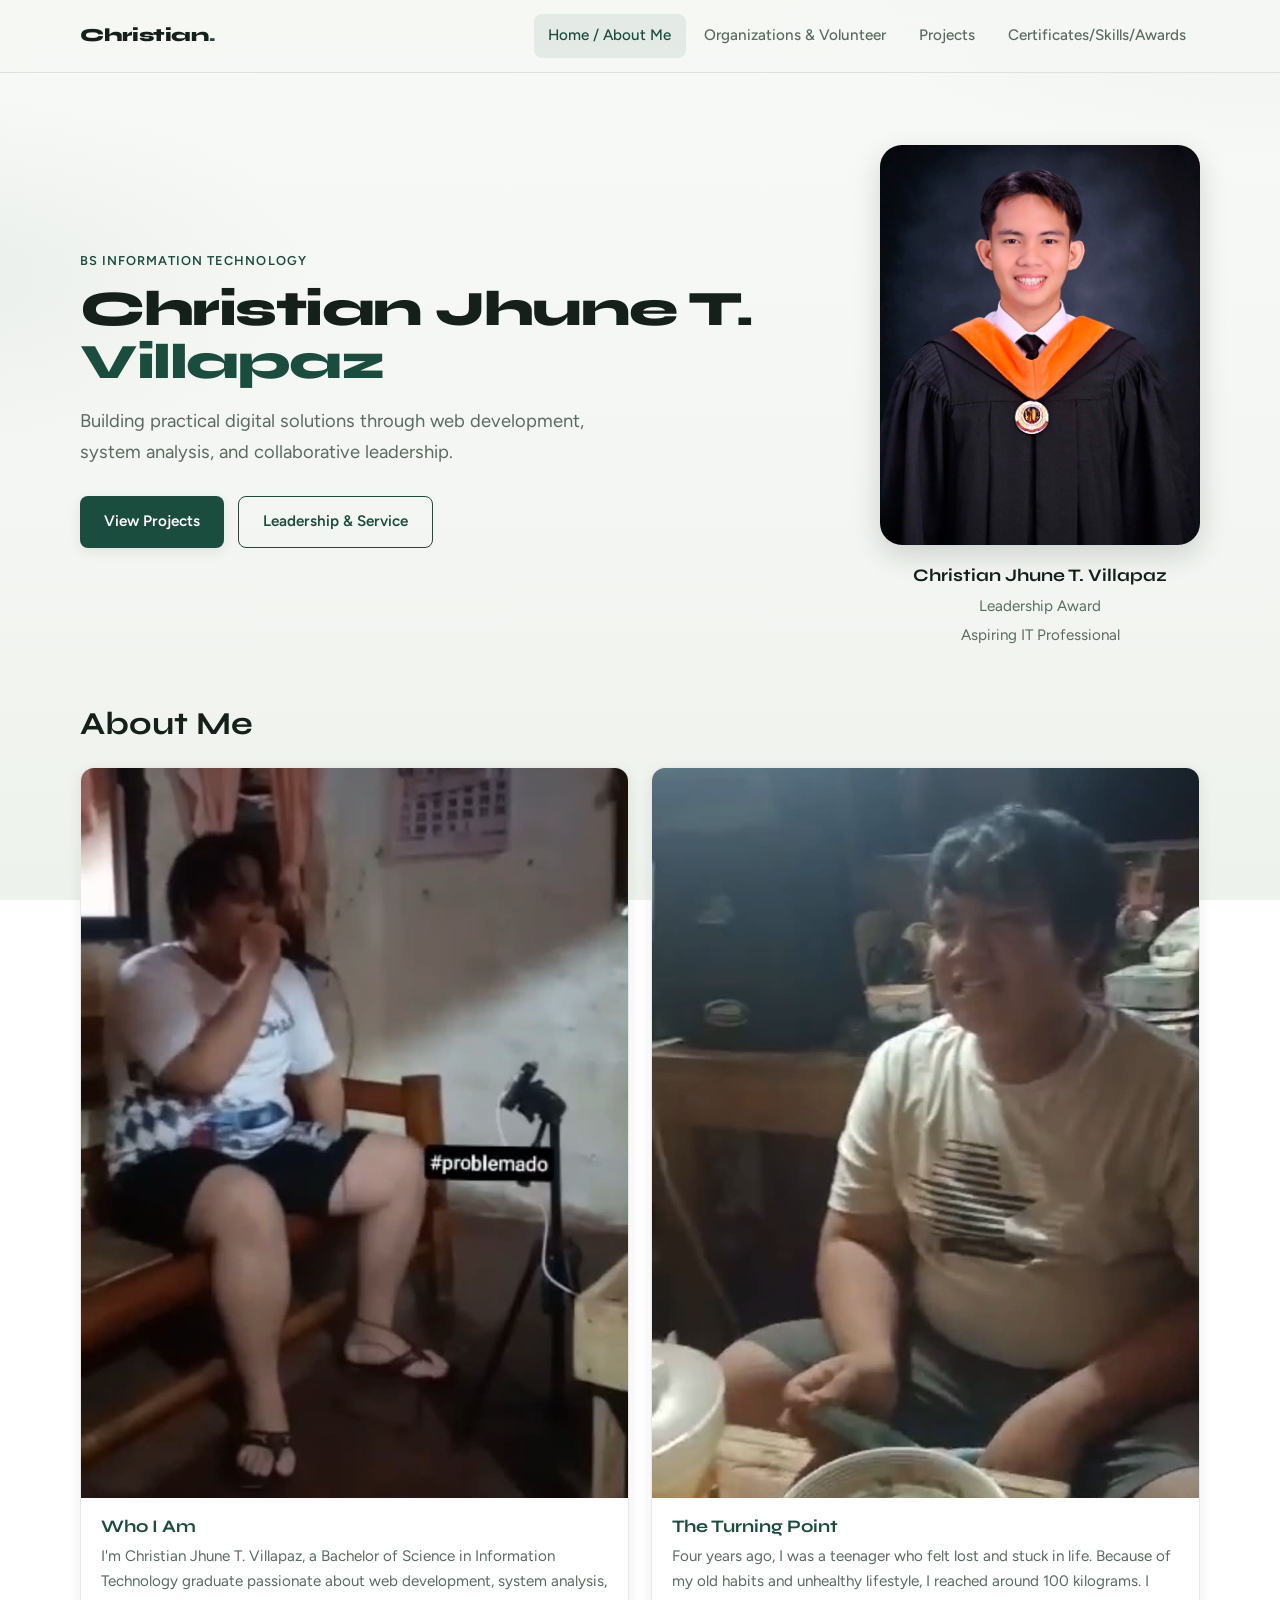
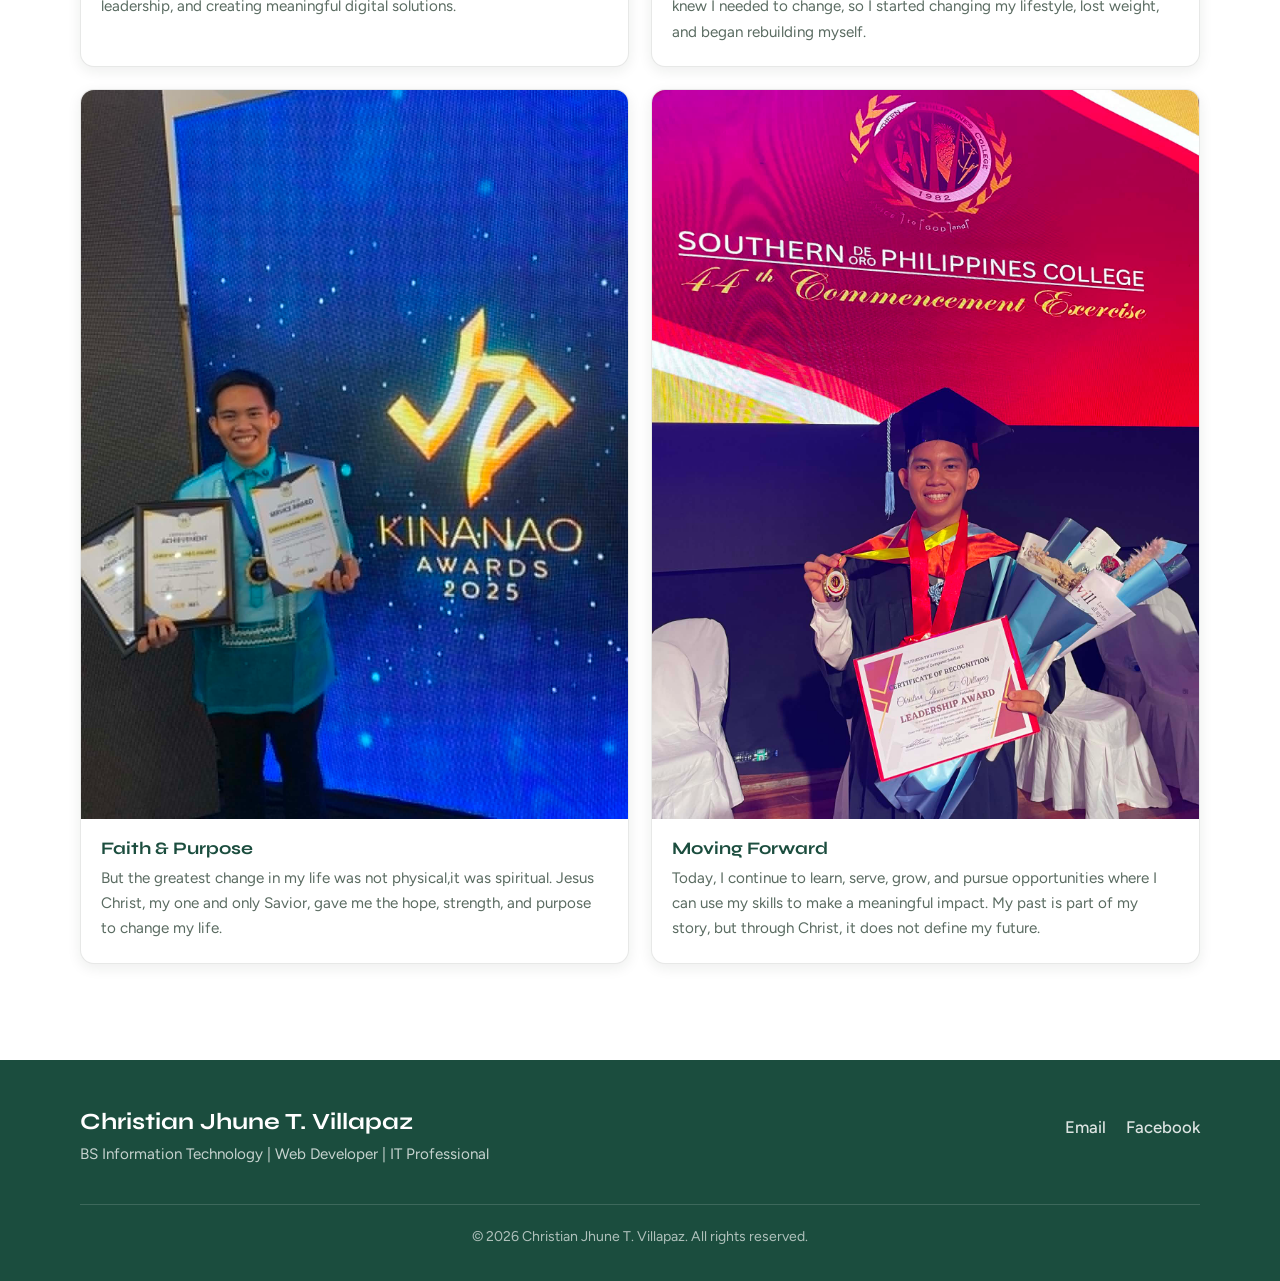
==== index.html @ 9e4fbf47 "Initial portfolio website for Christian Jhune T. Villapaz. Co-authored-by: Cursor <cursoragent@curso" ====
<!DOCTYPE html>
<html lang="en">
<head>
  <meta charset="UTF-8">
  <meta name="viewport" content="width=device-width, initial-scale=1.0">
  <meta name="description" content="Personal portfolio of Christian Jhune T. Villapaz — BS Information Technology graduate, web developer, and aspiring IT professional.">
  <title>Christian Jhune T. Villapaz | Portfolio</title>
  <link rel="stylesheet" href="css/style.css?v=4">
</head>
<body>
  <!-- Header -->
  <header class="site-header">
    <div class="container nav">
      <a class="logo" href="index.html">Christian<span>.</span></a>
      <button class="nav-toggle" type="button" aria-label="Open menu" aria-expanded="false" aria-controls="primary-nav">
        <span></span>
        <span></span>
        <span></span>
      </button>
      <nav id="primary-nav" class="nav-links" aria-label="Primary">
        <a href="index.html">Home / About Me</a>
        <a href="organizations.html">Organizations &amp; Volunteer</a>
        <a href="projects.html">Projects</a>
        <a href="certificates.html">Certificates/Skills/Awards</a>
      </nav>
    </div>
  </header>

  <main>
    <!-- Hero / Introduction -->
    <section class="hero" id="about">
      <div class="container">
        <!-- Text left + profile photo right (red box area) -->
        <div class="hero-top">
          <div class="hero-intro reveal">
            <p class="eyebrow">BS Information Technology</p>
            <h1 class="brand-name">Christian Jhune T. <span class="accent">Villapaz</span></h1>
            <p class="hero-tagline">
              Building practical digital solutions through web development, system analysis, and collaborative leadership.
            </p>
            <div class="hero-actions">
              <a class="btn btn-primary" href="projects.html">View Projects</a>
              <a class="btn btn-outline" href="organizations.html">Leadership &amp; Service</a>
            </div>
          </div>

          <aside class="hero-profile reveal reveal-delay-1">
            <div class="profile-frame">
              <img src="images/profile.jpg" alt="Formal professional portrait of Christian Jhune T. Villapaz" width="800" height="1000">
            </div>
            <div class="profile-caption">
              <strong>Christian Jhune T. Villapaz</strong>
              <span>Leadership Award</span><br>
              <span>Aspiring IT Professional</span>
            </div>
          </aside>
        </div>

        <!-- Four story photos with descriptions -->
        <div class="story-section reveal">
          <h2 class="story-heading">About Me</h2>
          <div class="about-gallery" aria-label="Personal story through photos">
            <figure class="story-card">
              <div class="story-media">
                <img class="pos-top" src="images/About1.jpg" alt="Christian during an earlier chapter of his journey" width="800" height="1000" loading="eager">
              </div>
              <figcaption>
                <h3>Who I Am</h3>
                <p>I'm Christian Jhune T. Villapaz, a Bachelor of Science in Information Technology graduate passionate about web development, system analysis, leadership, and creating meaningful digital solutions.</p>
              </figcaption>
            </figure>

            <figure class="story-card">
              <div class="story-media">
                <img class="pos-face" src="images/About2.jpg" alt="Christian rebuilding his lifestyle and health" width="800" height="1000" loading="lazy">
              </div>
              <figcaption>
                <h3>The Turning Point</h3>
                <p>Four years ago, I was a teenager who felt lost and stuck in life. Because of my old habits and unhealthy lifestyle, I reached around 100 kilograms. I knew I needed to change, so I started changing my lifestyle, lost weight, and began rebuilding myself.</p>
              </figcaption>
            </figure>

            <figure class="story-card">
              <div class="story-media">
                <img class="pos-center" src="images/About3.jpg" alt="Christian finding strength and purpose through faith" width="800" height="1000" loading="lazy">
              </div>
              <figcaption>
                <h3>Faith &amp; Purpose</h3>
                <p>But the greatest change in my life was not physical,it was spiritual. Jesus Christ, my one and only Savior, gave me the hope, strength, and purpose to change my life.</p>
              </figcaption>
            </figure>

            <figure class="story-card">
              <div class="story-media">
                <img class="pos-diploma" src="images/About4.jpg" alt="Christian at graduation holding his Leadership Award certificate" width="800" height="1000" loading="lazy">
              </div>
              <figcaption>
                <h3>Moving Forward</h3>
                <p>Today, I continue to learn, serve, grow, and pursue opportunities where I can use my skills to make a meaningful impact. My past is part of my story, but through Christ, it does not define my future.</p>
              </figcaption>
            </figure>
          </div>
        </div>
      </div>
    </section>
  </main>

  <!-- Footer -->
  <footer class="site-footer">
    <div class="container footer-inner">
      <div class="footer-brand">
        <h2>Christian Jhune T. Villapaz</h2>
        <p>BS Information Technology | Web Developer | IT Professional</p>
      </div>
      <div class="footer-links">
        <a href="mailto:villapazchristianjhune@gmail.com">Email</a>
        <a href="https://web.facebook.com/christian.villapaz.5" target="_blank" rel="noopener noreferrer">Facebook</a>
      </div>
    </div>
    <div class="container footer-bottom">
      <p>&copy; <span id="year"></span> Christian Jhune T. Villapaz. All rights reserved.</p>
    </div>
  </footer>

  <!-- Back to top -->
  <button class="back-to-top" type="button" aria-label="Back to top">&uarr;</button>

  <!-- Shared lightbox (available if needed on this page) -->
  <div id="lightbox" class="lightbox" aria-hidden="true" role="dialog" aria-label="Image preview">
    <div class="lightbox-content">
      <button class="lightbox-close" type="button" aria-label="Close preview">&times;</button>
      <img class="lightbox-image" alt="">
      <p class="lightbox-caption"></p>
    </div>
  </div>

  <script src="js/script.js"></script>
  <script>
    document.getElementById("year").textContent = new Date().getFullYear();
  </script>
</body>
</html>
---- css/style.css ----
/* =========================================================
   Christian Jhune T. Villapaz — Portfolio Styles
   Minimal, professional, responsive
   ========================================================= */

/* ---------- Google Fonts ---------- */
@import url("https://fonts.googleapis.com/css2?family=Figtree:wght@400;500;600;700&family=Syne:wght@600;700;800&display=swap");

/* ---------- CSS Variables ---------- */
:root {
  --color-bg: #f5f7f4;
  --color-bg-alt: #eef2ec;
  --color-surface: #ffffff;
  --color-text: #15201a;
  --color-muted: #5a6b61;
  --color-accent: #1b4d3e;
  --color-accent-hover: #14382d;
  --color-accent-soft: rgba(27, 77, 62, 0.08);
  --color-border: rgba(21, 32, 26, 0.1);
  --color-shadow: rgba(21, 32, 26, 0.08);
  --color-shadow-strong: rgba(21, 32, 26, 0.16);

  --font-display: "Syne", sans-serif;
  --font-body: "Figtree", sans-serif;

  --radius-sm: 8px;
  --radius-md: 14px;
  --radius-lg: 22px;
  --radius-full: 50%;

  --shadow-sm: 0 4px 14px var(--color-shadow);
  --shadow-md: 0 10px 28px var(--color-shadow-strong);

  --container: 1120px;
  --nav-height: 72px;
  --transition: 0.28s ease;
}

/* ---------- Reset & Base ---------- */
*,
*::before,
*::after {
  box-sizing: border-box;
  margin: 0;
  padding: 0;
}

html {
  scroll-behavior: smooth;
}

body {
  font-family: var(--font-body);
  font-size: 1.05rem;
  line-height: 1.7;
  color: var(--color-text);
  background:
    radial-gradient(ellipse 80% 50% at 100% -10%, rgba(27, 77, 62, 0.07), transparent 55%),
    radial-gradient(ellipse 60% 40% at -5% 30%, rgba(27, 77, 62, 0.05), transparent 50%),
    linear-gradient(180deg, #f8faf7 0%, var(--color-bg) 40%, var(--color-bg-alt) 100%);
  background-attachment: fixed;
  min-height: 100vh;
  overflow-x: hidden;
}

img {
  max-width: 100%;
  height: auto;
  display: block;
}

a {
  color: var(--color-accent);
  text-decoration: none;
  transition: color var(--transition), opacity var(--transition);
}

a:hover {
  color: var(--color-accent-hover);
}

ul {
  list-style: none;
}

button {
  font-family: inherit;
  cursor: pointer;
  border: none;
  background: none;
}

h1,
h2,
h3,
h4 {
  font-family: var(--font-display);
  line-height: 1.2;
  font-weight: 700;
  color: var(--color-text);
}

/* ---------- Utilities ---------- */
.container {
  width: min(100% - 2.5rem, var(--container));
  margin-inline: auto;
}

.section {
  padding: 5rem 0;
}

.section-header {
  max-width: 640px;
  margin-bottom: 2.75rem;
}

.section-header h2 {
  font-size: clamp(1.85rem, 3.5vw, 2.5rem);
  margin-bottom: 0.75rem;
}

.section-header p {
  color: var(--color-muted);
  font-size: 1.05rem;
}

.eyebrow {
  display: inline-block;
  font-family: var(--font-body);
  font-size: 0.8rem;
  font-weight: 600;
  letter-spacing: 0.08em;
  text-transform: uppercase;
  color: var(--color-accent);
  margin-bottom: 0.65rem;
}

.btn {
  display: inline-flex;
  align-items: center;
  justify-content: center;
  gap: 0.4rem;
  min-height: 48px;
  padding: 0.75rem 1.5rem;
  border-radius: var(--radius-sm);
  font-weight: 600;
  font-size: 0.95rem;
  transition: background var(--transition), color var(--transition),
    transform var(--transition), box-shadow var(--transition);
}

.btn-primary {
  background: var(--color-accent);
  color: #fff;
  box-shadow: var(--shadow-sm);
}

.btn-primary:hover {
  background: var(--color-accent-hover);
  color: #fff;
  transform: translateY(-2px);
  box-shadow: var(--shadow-md);
}

.btn-outline {
  border: 1.5px solid var(--color-accent);
  color: var(--color-accent);
  background: transparent;
}

.btn-outline:hover {
  background: var(--color-accent);
  color: #fff;
  transform: translateY(-2px);
}

.badge {
  display: inline-block;
  padding: 0.28rem 0.7rem;
  border-radius: var(--radius-sm);
  font-size: 0.78rem;
  font-weight: 600;
  background: var(--color-accent-soft);
  color: var(--color-accent);
}

.sr-only {
  position: absolute;
  width: 1px;
  height: 1px;
  padding: 0;
  margin: -1px;
  overflow: hidden;
  clip: rect(0, 0, 0, 0);
  border: 0;
}

/* ---------- Header / Navigation ---------- */
.site-header {
  position: sticky;
  top: 0;
  z-index: 1000;
  background: rgba(245, 247, 244, 0.88);
  backdrop-filter: blur(12px);
  border-bottom: 1px solid var(--color-border);
}

.nav {
  display: flex;
  align-items: center;
  justify-content: space-between;
  height: var(--nav-height);
  gap: 1rem;
}

.logo {
  font-family: var(--font-display);
  font-weight: 800;
  font-size: 1.15rem;
  color: var(--color-text);
  letter-spacing: -0.02em;
}

.logo span {
  color: var(--color-accent);
}

.nav-links {
  display: flex;
  align-items: center;
  gap: 0.25rem;
}

.nav-links a {
  position: relative;
  padding: 0.55rem 0.9rem;
  color: var(--color-muted);
  font-weight: 500;
  font-size: 0.95rem;
  border-radius: var(--radius-sm);
}

.nav-links a:hover,
.nav-links a.active {
  color: var(--color-accent);
  background: var(--color-accent-soft);
}

.nav-toggle {
  display: none;
  width: 44px;
  height: 44px;
  border-radius: var(--radius-sm);
  align-items: center;
  justify-content: center;
  flex-direction: column;
  gap: 5px;
  background: var(--color-surface);
  border: 1px solid var(--color-border);
}

.nav-toggle span {
  display: block;
  width: 20px;
  height: 2px;
  background: var(--color-text);
  border-radius: 2px;
  transition: transform var(--transition), opacity var(--transition);
}

.nav-toggle[aria-expanded="true"] span:nth-child(1) {
  transform: translateY(7px) rotate(45deg);
}

.nav-toggle[aria-expanded="true"] span:nth-child(2) {
  opacity: 0;
}

.nav-toggle[aria-expanded="true"] span:nth-child(3) {
  transform: translateY(-7px) rotate(-45deg);
}

/* ---------- Hero / About ---------- */
.hero {
  padding: 4.5rem 0 3rem;
}

/* Side-by-side: text left, profile right */
.hero-top {
  display: flex;
  flex-direction: row;
  flex-wrap: nowrap;
  align-items: center;
  justify-content: space-between;
  gap: 2.5rem;
  margin-bottom: 3.5rem;
}

.hero-intro {
  flex: 1 1 0;
  min-width: 0;
  max-width: none;
}

.brand-name {
  font-family: var(--font-display);
  font-size: clamp(2rem, 4.2vw, 3.1rem);
  font-weight: 800;
  letter-spacing: -0.03em;
  line-height: 1.08;
  margin-bottom: 1rem;
  color: var(--color-text);
}

.brand-name .accent {
  color: var(--color-accent);
}

.hero-tagline {
  font-size: clamp(1.05rem, 2vw, 1.15rem);
  color: var(--color-muted);
  max-width: 520px;
  margin-bottom: 1.75rem;
}

.hero-actions {
  display: flex;
  flex-wrap: wrap;
  gap: 0.85rem;
}

.hero-profile {
  flex: 0 0 320px;
  width: 320px;
  display: flex;
  flex-direction: column;
  align-items: center;
  justify-content: center;
}

.profile-frame {
  position: relative;
  width: 100%;
  max-width: 320px;
  border-radius: var(--radius-lg);
  overflow: hidden;
  box-shadow: var(--shadow-md);
  aspect-ratio: 4 / 5;
  background: var(--color-accent-soft);
}

.profile-frame img {
  width: 100%;
  height: 100%;
  object-fit: cover;
}

.profile-caption {
  margin-top: 1rem;
  text-align: center;
}

.profile-caption strong {
  display: block;
  font-family: var(--font-display);
  font-size: 1.1rem;
}

.profile-caption span {
  color: var(--color-muted);
  font-size: 0.95rem;
}

.story-section {
  margin-top: 0.5rem;
}

.story-heading {
  font-size: clamp(1.6rem, 3vw, 2rem);
  margin-bottom: 1.5rem;
}

.about-gallery {
  display: grid;
  grid-template-columns: 1fr 1fr;
  gap: 1.35rem;
}

.story-card {
  display: flex;
  flex-direction: column;
  overflow: hidden;
  border-radius: var(--radius-md);
  box-shadow: var(--shadow-sm);
  background: var(--color-surface);
  border: 1px solid var(--color-border);
  transition: transform var(--transition), box-shadow var(--transition);
}

.story-card:hover {
  transform: translateY(-4px);
  box-shadow: var(--shadow-md);
}

.story-media {
  /* Portrait frame so vertical photos show face + lower details */
  aspect-ratio: 3 / 4;
  overflow: hidden;
  background: var(--color-bg-alt);
}

.story-media img {
  width: 100%;
  height: 100%;
  object-fit: cover;
  transition: transform 0.45s ease;
}

/* Per-photo focus so faces / certificate stay visible */
.story-media img.pos-top {
  object-position: center 12%;
}

.story-media img.pos-face {
  object-position: center 18%;
}

.story-media img.pos-center {
  object-position: center 28%;
}

.story-media img.pos-diploma {
  /* Keep face and the certificate in frame */
  object-position: center 42%;
}

.story-card:hover .story-media img {
  transform: scale(1.05);
}

.story-card figcaption {
  padding: 1.15rem 1.25rem 1.35rem;
  display: flex;
  flex-direction: column;
  gap: 0.45rem;
  flex: 1;
}

.story-card figcaption h3 {
  font-size: 1.1rem;
  color: var(--color-accent);
}

.story-card figcaption p {
  color: var(--color-muted);
  font-size: 0.95rem;
  line-height: 1.65;
}

/* ---------- Page Banner (inner pages) ---------- */
.page-banner {
  padding: 3.5rem 0 1.5rem;
}

.page-banner h1 {
  font-size: clamp(2rem, 4.5vw, 3rem);
  margin-bottom: 0.75rem;
}

.page-banner p {
  color: var(--color-muted);
  max-width: 620px;
}

/* ---------- Organizations Gallery ---------- */
.org-gallery {
  display: grid;
  grid-template-columns: repeat(3, 1fr);
  gap: 1.35rem;
}

.org-item {
  background: var(--color-surface);
  border-radius: var(--radius-md);
  overflow: hidden;
  border: 1px solid var(--color-border);
  box-shadow: var(--shadow-sm);
  transition: transform var(--transition), box-shadow var(--transition);
  cursor: pointer;
}

.org-item:hover {
  transform: translateY(-4px);
  box-shadow: var(--shadow-md);
}

.org-item .thumb {
  aspect-ratio: 4 / 3;
  overflow: hidden;
  background: var(--color-bg-alt);
}

.org-item img {
  width: 100%;
  height: 100%;
  object-fit: cover;
  transition: transform 0.45s ease;
}

.org-item:hover img {
  transform: scale(1.05);
}

.org-item figcaption {
  padding: 0.9rem 1rem 1.1rem;
  font-size: 0.92rem;
  font-weight: 600;
  color: var(--color-text);
}

/* ---------- Projects ---------- */
.projects-grid {
  display: grid;
  grid-template-columns: repeat(2, 1fr);
  gap: 1.75rem;
}

.project-card {
  background: var(--color-surface);
  border-radius: var(--radius-md);
  overflow: hidden;
  border: 1px solid var(--color-border);
  box-shadow: var(--shadow-sm);
  transition: transform var(--transition), box-shadow var(--transition);
  display: flex;
  flex-direction: column;
}

.project-card:hover {
  transform: translateY(-5px);
  box-shadow: var(--shadow-md);
}

.project-media {
  aspect-ratio: 16 / 10;
  overflow: hidden;
  background: var(--color-bg-alt);
  cursor: pointer;
}

.project-media img {
  width: 100%;
  height: 100%;
  object-fit: cover;
  transition: transform 0.45s ease;
}

.project-card:hover .project-media img {
  transform: scale(1.05);
}

.project-body {
  padding: 1.4rem 1.5rem 1.6rem;
  display: flex;
  flex-direction: column;
  flex: 1;
  gap: 0.75rem;
}

.project-body h3 {
  font-size: 1.2rem;
}

.project-body p {
  color: var(--color-muted);
  font-size: 0.98rem;
  flex: 1;
}

.tech-list {
  display: flex;
  flex-wrap: wrap;
  gap: 0.45rem;
}

.project-actions {
  margin-top: 0.35rem;
}

/* ---------- Certificates ---------- */
.certificates-content {
  max-width: 860px;
}

.cred-block + .cred-block {
  margin-top: 3rem;
}

.cred-heading {
  font-size: clamp(1.4rem, 2.5vw, 1.75rem);
  margin-bottom: 1.15rem;
  color: var(--color-text);
}

.cred-list {
  display: grid;
  gap: 0.7rem;
}

.cred-list li {
  position: relative;
  padding: 0.95rem 1.15rem 0.95rem 2.35rem;
  background: var(--color-surface);
  border: 1px solid var(--color-border);
  border-radius: var(--radius-sm);
  box-shadow: var(--shadow-sm);
  color: var(--color-text);
  font-weight: 500;
  line-height: 1.5;
}

.cred-list li::before {
  content: "";
  position: absolute;
  left: 1rem;
  top: 1.3rem;
  width: 8px;
  height: 8px;
  border-radius: var(--radius-full);
  background: var(--color-accent);
}

.awards-list li {
  display: flex;
  flex-direction: column;
  gap: 0.2rem;
  padding-top: 0.95rem;
  padding-bottom: 0.95rem;
}

.awards-list li strong {
  font-weight: 600;
  color: var(--color-text);
}

.awards-list li span {
  display: block;
  font-weight: 400;
  font-size: 0.92rem;
  color: var(--color-muted);
}

.awards-list li::before {
  top: 1.25rem;
}

.certificates-content > p {
  color: var(--color-muted);
  margin-bottom: 1.1rem;
}

.cert-list {
  margin-top: 2rem;
  display: grid;
  gap: 0.85rem;
}

.cert-list li {
  display: flex;
  align-items: flex-start;
  gap: 0.85rem;
  padding: 1rem 1.15rem;
  background: var(--color-surface);
  border: 1px solid var(--color-border);
  border-radius: var(--radius-sm);
  box-shadow: var(--shadow-sm);
}

.cert-list .dot {
  flex-shrink: 0;
  width: 10px;
  height: 10px;
  margin-top: 0.45rem;
  border-radius: var(--radius-full);
  background: var(--color-accent);
}

.cert-list strong {
  display: block;
  font-weight: 600;
  margin-bottom: 0.15rem;
}

.cert-list span {
  color: var(--color-muted);
  font-size: 0.95rem;
}

/* ---------- Footer ---------- */
.site-footer {
  margin-top: 3rem;
  padding: 3rem 0 2rem;
  background: var(--color-accent);
  color: rgba(255, 255, 255, 0.88);
}

.footer-inner {
  display: flex;
  flex-wrap: wrap;
  justify-content: space-between;
  gap: 2rem;
  align-items: flex-start;
}

.footer-brand h2 {
  color: #fff;
  font-size: 1.45rem;
  margin-bottom: 0.4rem;
}

.footer-brand p {
  color: rgba(255, 255, 255, 0.75);
  font-size: 0.95rem;
}

.footer-links {
  display: flex;
  flex-wrap: wrap;
  gap: 0.65rem 1.25rem;
}

.footer-links a {
  color: rgba(255, 255, 255, 0.85);
  font-weight: 500;
  padding: 0.35rem 0;
  border-bottom: 1px solid transparent;
}

.footer-links a:hover {
  color: #fff;
  border-bottom-color: rgba(255, 255, 255, 0.5);
}

.footer-bottom {
  margin-top: 2.25rem;
  padding-top: 1.25rem;
  border-top: 1px solid rgba(255, 255, 255, 0.15);
  font-size: 0.88rem;
  color: rgba(255, 255, 255, 0.65);
  text-align: center;
}

/* ---------- Lightbox ---------- */
.lightbox {
  position: fixed;
  inset: 0;
  z-index: 2000;
  display: flex;
  align-items: center;
  justify-content: center;
  padding: 1.5rem;
  background: rgba(10, 18, 14, 0.82);
  opacity: 0;
  visibility: hidden;
  transition: opacity var(--transition), visibility var(--transition);
}

.lightbox.is-open {
  opacity: 1;
  visibility: visible;
}

.lightbox-content {
  position: relative;
  max-width: min(920px, 100%);
  max-height: 90vh;
  transform: scale(0.96);
  transition: transform var(--transition);
}

.lightbox.is-open .lightbox-content {
  transform: scale(1);
}

.lightbox-content img {
  max-height: 80vh;
  width: auto;
  max-width: 100%;
  margin-inline: auto;
  border-radius: var(--radius-md);
  box-shadow: var(--shadow-md);
}

.lightbox-caption {
  margin-top: 0.85rem;
  text-align: center;
  color: rgba(255, 255, 255, 0.9);
  font-weight: 500;
}

.lightbox-close {
  position: absolute;
  top: -2.5rem;
  right: 0;
  width: 40px;
  height: 40px;
  border-radius: var(--radius-sm);
  background: rgba(255, 255, 255, 0.12);
  color: #fff;
  font-size: 1.5rem;
  line-height: 1;
  display: grid;
  place-items: center;
  transition: background var(--transition);
}

.lightbox-close:hover {
  background: rgba(255, 255, 255, 0.22);
}

/* ---------- Back to Top ---------- */
.back-to-top {
  position: fixed;
  right: 1.25rem;
  bottom: 1.25rem;
  z-index: 900;
  width: 46px;
  height: 46px;
  border-radius: var(--radius-sm);
  background: var(--color-accent);
  color: #fff;
  font-size: 1.25rem;
  box-shadow: var(--shadow-md);
  opacity: 0;
  visibility: hidden;
  transform: translateY(10px);
  transition: opacity var(--transition), visibility var(--transition),
    transform var(--transition), background var(--transition);
}

.back-to-top.is-visible {
  opacity: 1;
  visibility: visible;
  transform: translateY(0);
}

.back-to-top:hover {
  background: var(--color-accent-hover);
}

/* ---------- Scroll Reveal ---------- */
.reveal {
  opacity: 0;
  transform: translateY(24px);
  transition: opacity 0.65s ease, transform 0.65s ease;
}

.reveal.is-visible {
  opacity: 1;
  transform: translateY(0);
}

.reveal-delay-1 {
  transition-delay: 0.1s;
}

.reveal-delay-2 {
  transition-delay: 0.2s;
}

.reveal-delay-3 {
  transition-delay: 0.3s;
}

/* ---------- Responsive: Laptop ---------- */
@media (max-width: 1199px) {
  .hero-top {
    gap: 2rem;
  }

  .org-gallery {
    grid-template-columns: repeat(3, 1fr);
  }
}

/* ---------- Responsive: Tablet ---------- */
@media (max-width: 991px) {
  .hero-top {
    gap: 1.5rem;
  }

  .hero-profile {
    flex: 0 0 260px;
    width: 260px;
  }

  .brand-name {
    font-size: clamp(1.85rem, 4vw, 2.4rem);
  }

  .org-gallery {
    grid-template-columns: repeat(2, 1fr);
  }

  .projects-grid {
    grid-template-columns: 1fr 1fr;
  }
}

/* ---------- Responsive: Mobile / small tablet ---------- */
@media (max-width: 767px) {
  :root {
    --nav-height: 64px;
  }

  .nav-toggle {
    display: flex;
  }

  .nav-links {
    position: absolute;
    top: var(--nav-height);
    left: 0;
    right: 0;
    flex-direction: column;
    align-items: stretch;
    gap: 0.25rem;
    padding: 1rem 1.25rem 1.25rem;
    background: rgba(245, 247, 244, 0.98);
    border-bottom: 1px solid var(--color-border);
    box-shadow: var(--shadow-sm);
    transform: translateY(-8px);
    opacity: 0;
    visibility: hidden;
    transition: opacity var(--transition), visibility var(--transition),
      transform var(--transition);
  }

  .nav-links.is-open {
    opacity: 1;
    visibility: visible;
    transform: translateY(0);
  }

  .nav-links a {
    padding: 0.85rem 1rem;
  }

  .hero {
    padding: 3rem 0 2rem;
  }

  .hero-top {
    flex-direction: column;
    text-align: center;
    margin-bottom: 2.5rem;
  }

  .hero-profile {
    order: -1;
    flex: none;
    width: 100%;
    max-width: 260px;
  }

  .hero-tagline {
    margin-inline: auto;
  }

  .hero-actions {
    justify-content: center;
  }

  .profile-frame {
    max-width: 260px;
    margin-inline: auto;
    border-radius: var(--radius-full);
    aspect-ratio: 1;
  }

  .about-gallery {
    grid-template-columns: 1fr;
  }

  .org-gallery {
    grid-template-columns: 1fr 1fr;
    gap: 1rem;
  }

  .projects-grid {
    grid-template-columns: 1fr;
  }

  .section {
    padding: 3.5rem 0;
  }

  .footer-inner {
    flex-direction: column;
    text-align: center;
  }

  .footer-links {
    justify-content: center;
  }

  .lightbox-close {
    top: -2.75rem;
  }
}

/* ---------- Extra small mobile ---------- */
@media (max-width: 480px) {
  .container {
    width: min(100% - 1.5rem, var(--container));
  }

  .about-gallery {
    grid-template-columns: 1fr;
  }

  .org-gallery {
    grid-template-columns: 1fr;
  }

  .hero-actions {
    flex-direction: column;
  }

  .hero-actions .btn {
    width: 100%;
  }
}

/* ---------- Reduced motion ---------- */
@media (prefers-reduced-motion: reduce) {
  html {
    scroll-behavior: auto;
  }

  *,
  *::before,
  *::after {
    animation-duration: 0.01ms !important;
    animation-iteration-count: 1 !important;
    transition-duration: 0.01ms !important;
  }

  .reveal {
    opacity: 1;
    transform: none;
  }
}
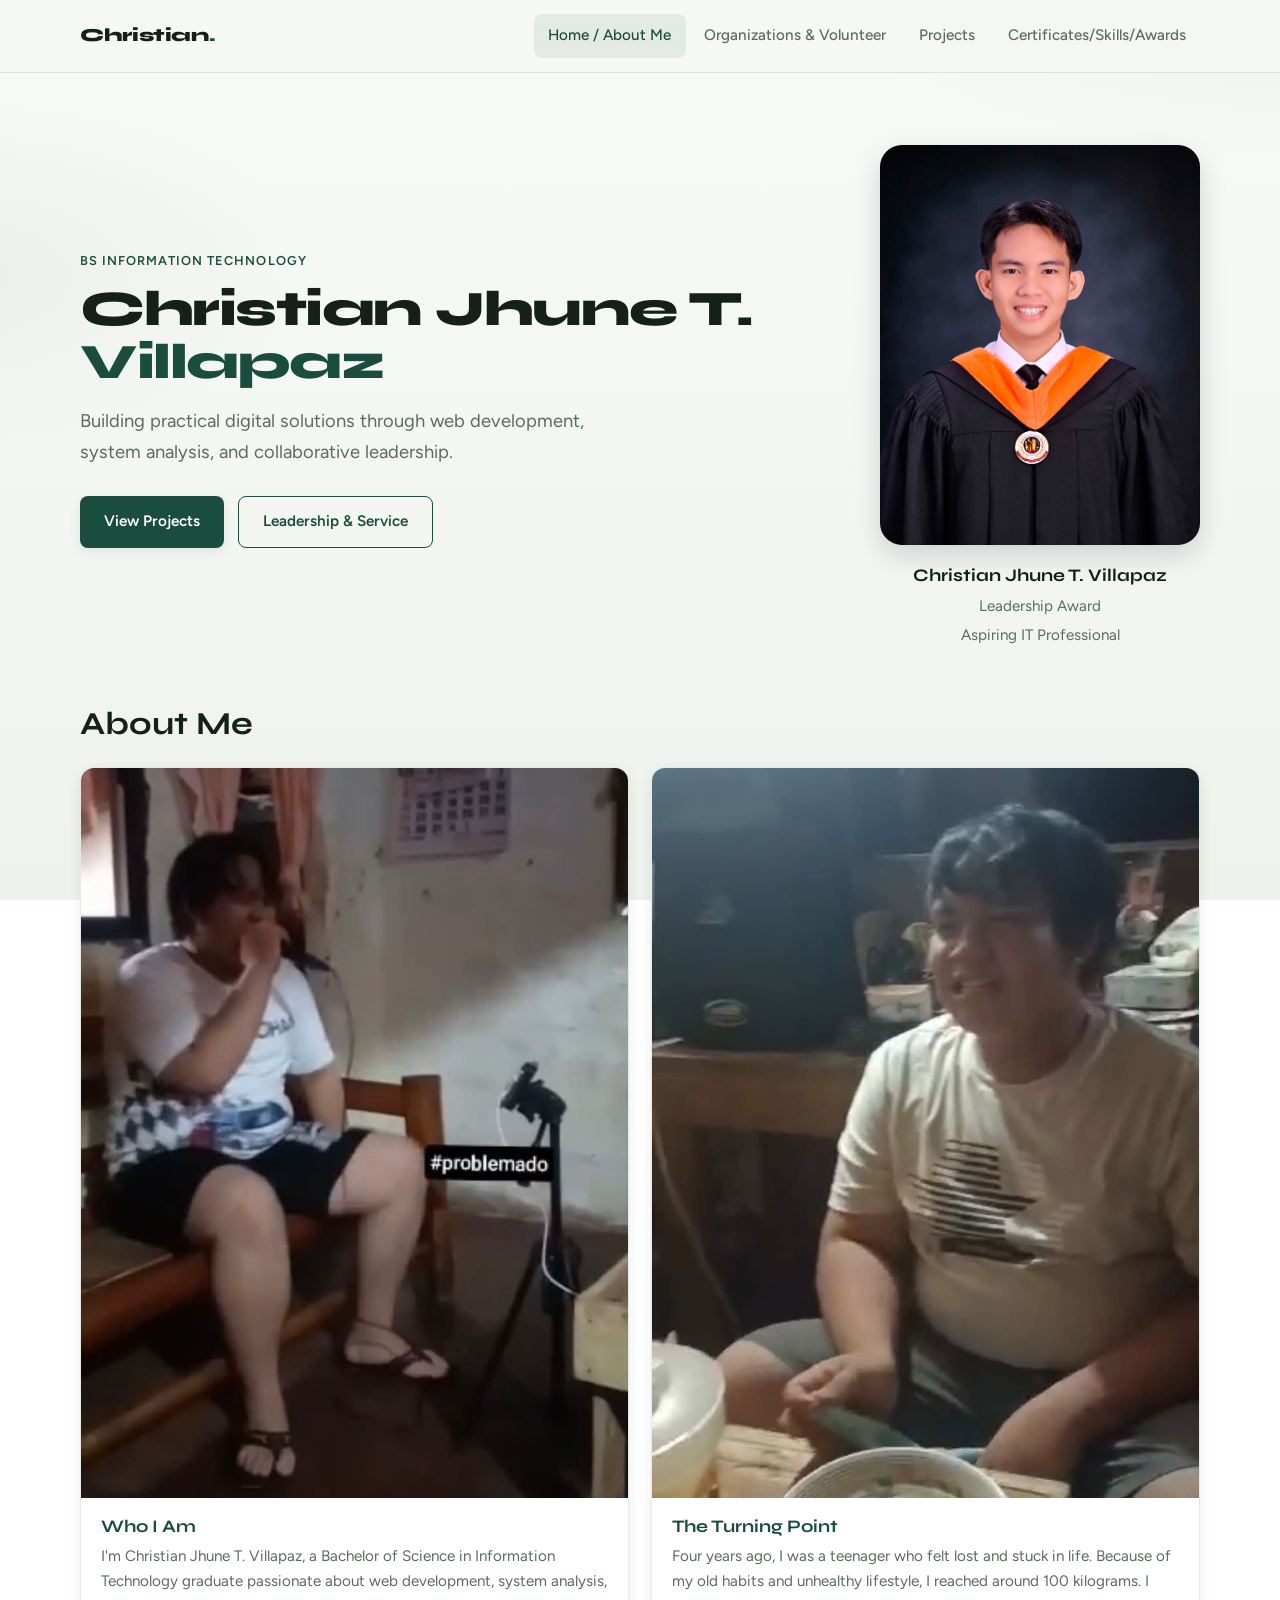
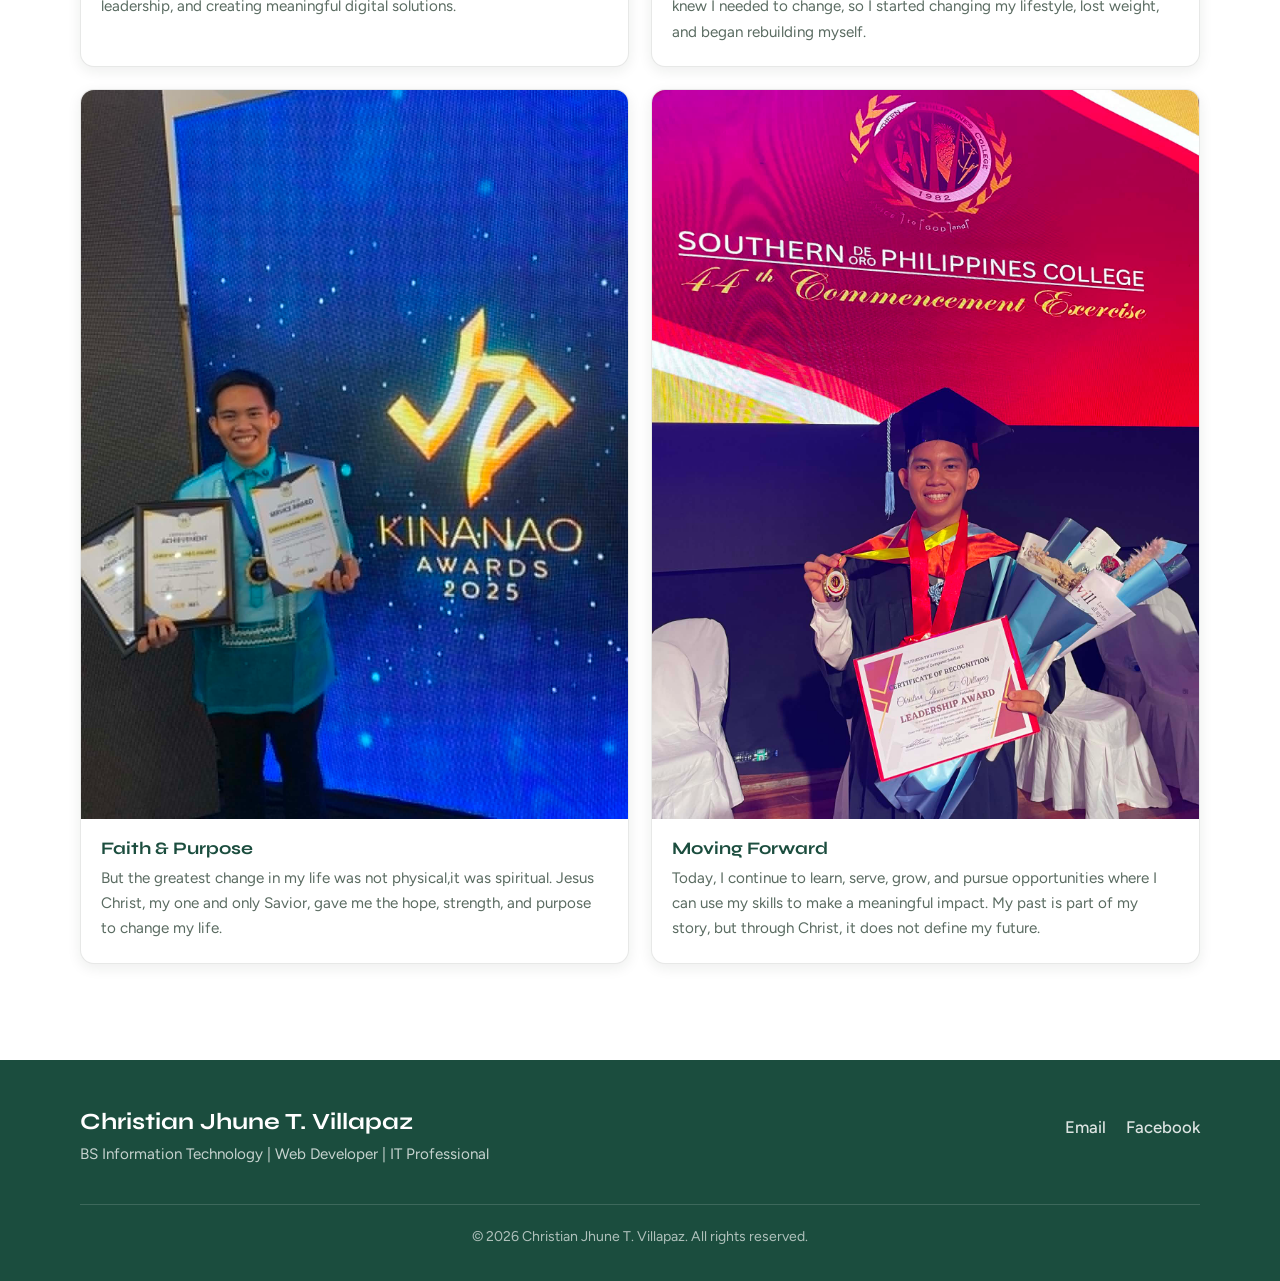
==== commit 02ddafa7: "Fix mobile profile crop so hair is fully visible. Co-authored-by: Cursor <cursoragent@cursor.com>" ====
--- a/index.html
+++ b/index.html
@@ -5,7 +5,7 @@
   <meta name="viewport" content="width=device-width, initial-scale=1.0">
   <meta name="description" content="Personal portfolio of Christian Jhune T. Villapaz — BS Information Technology graduate, web developer, and aspiring IT professional.">
   <title>Christian Jhune T. Villapaz | Portfolio</title>
-  <link rel="stylesheet" href="css/style.css?v=4">
+  <link rel="stylesheet" href="css/style.css?v=10">
 </head>
 <body>
   <!-- Header -->
--- a/css/style.css
+++ b/css/style.css
@@ -354,6 +354,7 @@
   width: 100%;
   height: 100%;
   object-fit: cover;
+  object-position: center 12%;
 }
 
 .profile-caption {
@@ -973,10 +974,11 @@
   }
 
   .profile-frame {
-    max-width: 260px;
+    max-width: 280px;
     margin-inline: auto;
-    border-radius: var(--radius-full);
-    aspect-ratio: 1;
+    /* Keep portrait shape so hair is not cropped by a circle */
+    border-radius: var(--radius-lg);
+    aspect-ratio: 4 / 5;
   }
 
   .about-gallery {
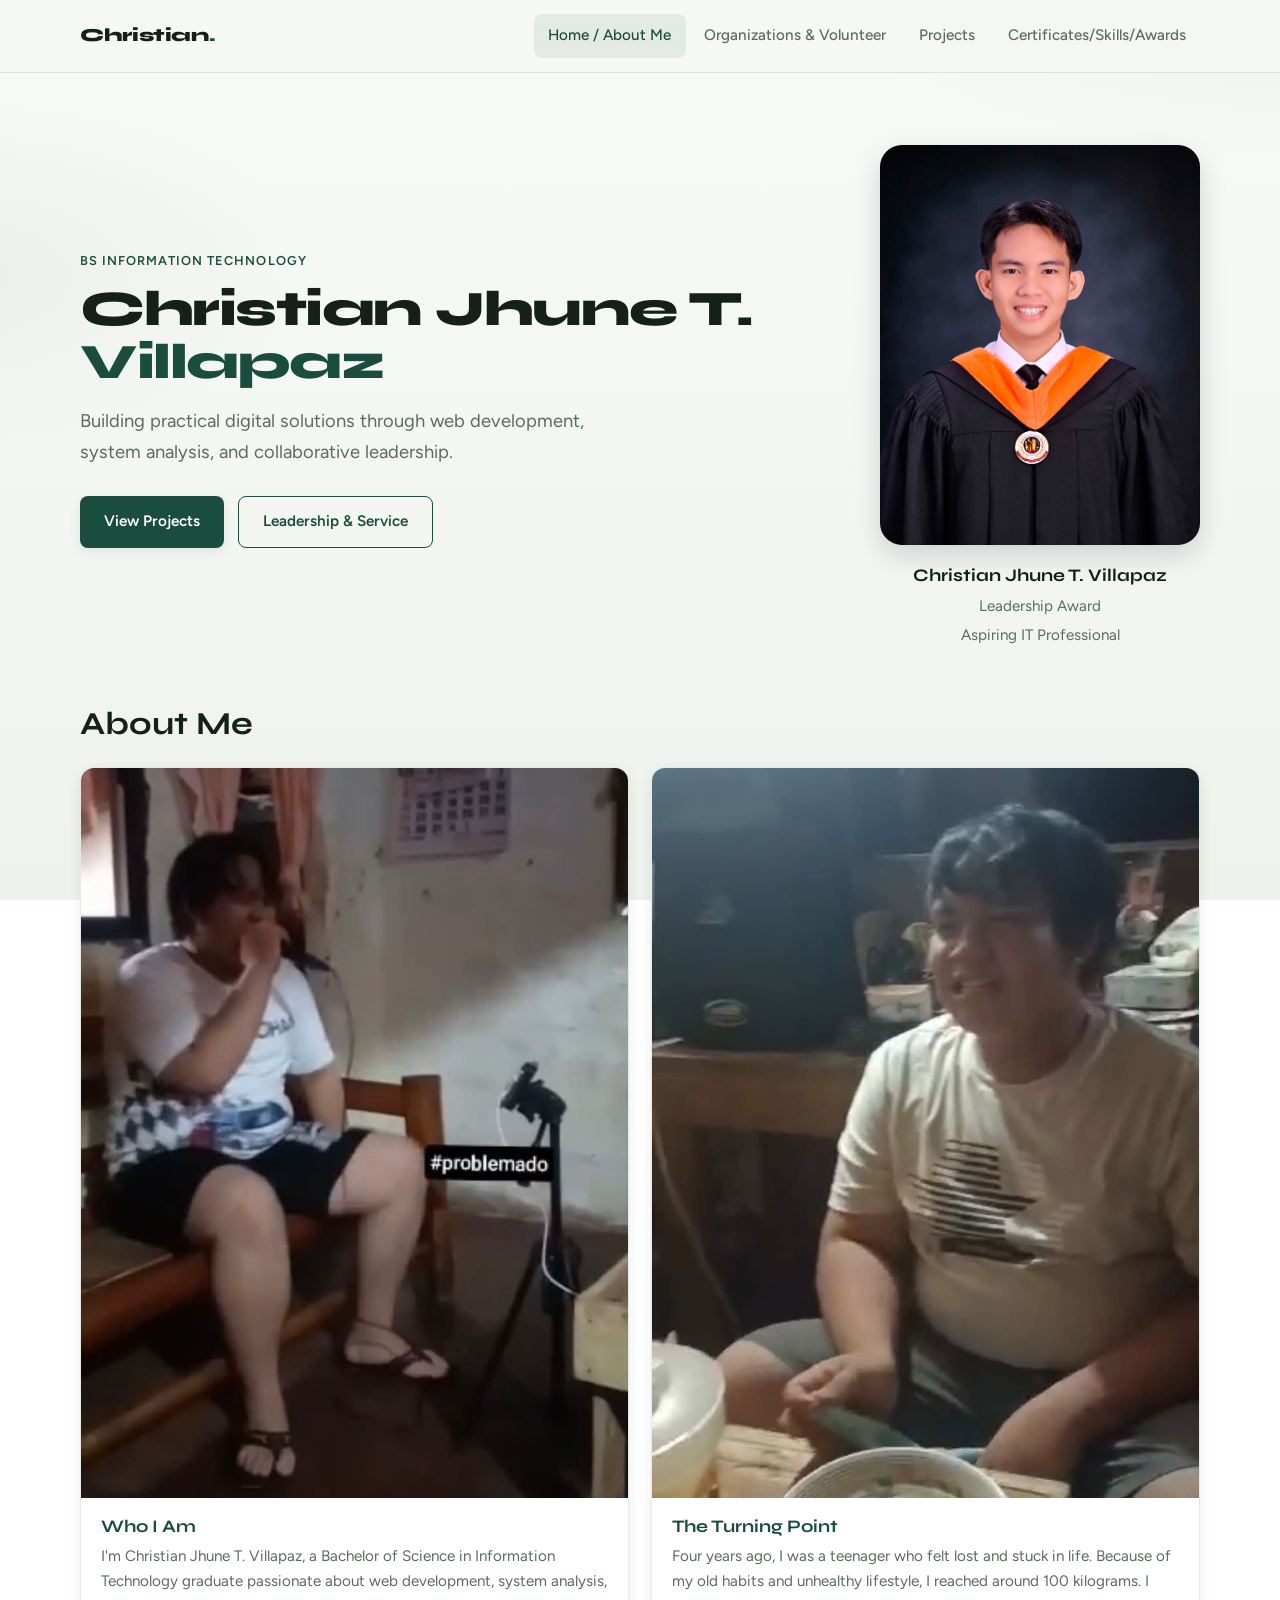
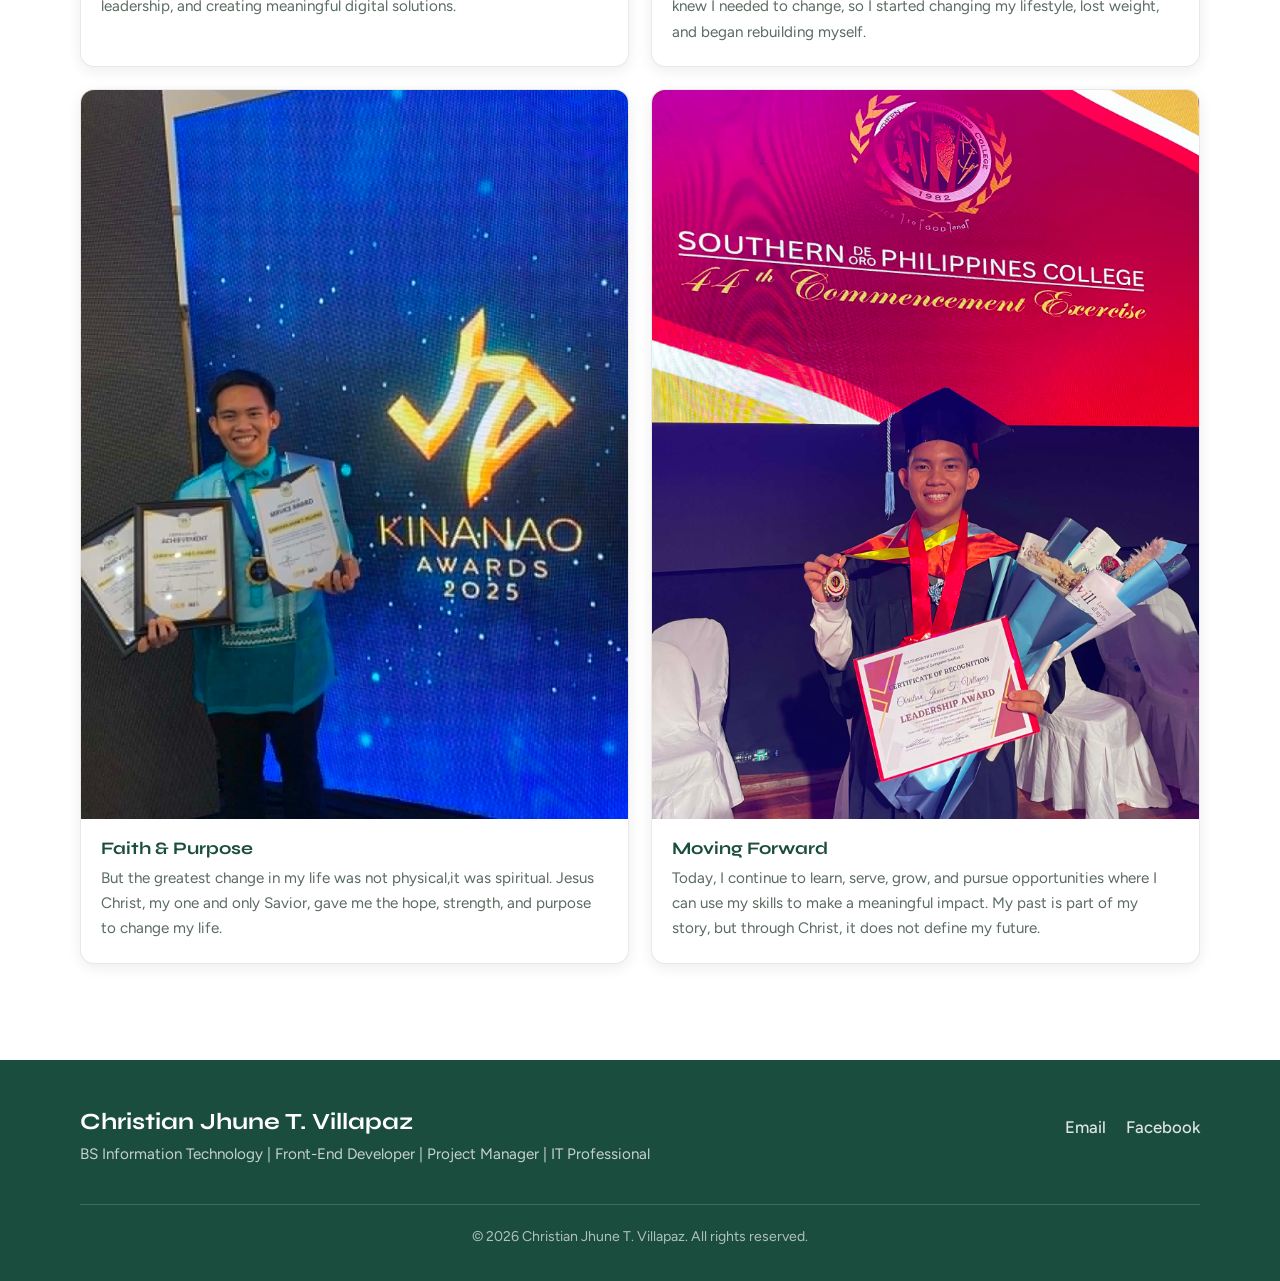
==== commit 5214484e: "Update footer roles and projects intro for Front-End Developer and Project Manager. Co-authored-by: " ====
--- a/index.html
+++ b/index.html
@@ -110,7 +110,7 @@
     <div class="container footer-inner">
       <div class="footer-brand">
         <h2>Christian Jhune T. Villapaz</h2>
-        <p>BS Information Technology | Web Developer | IT Professional</p>
+        <p>BS Information Technology | Front-End Developer | Project Manager | IT Professional</p>
       </div>
       <div class="footer-links">
         <a href="mailto:villapazchristianjhune@gmail.com">Email</a>
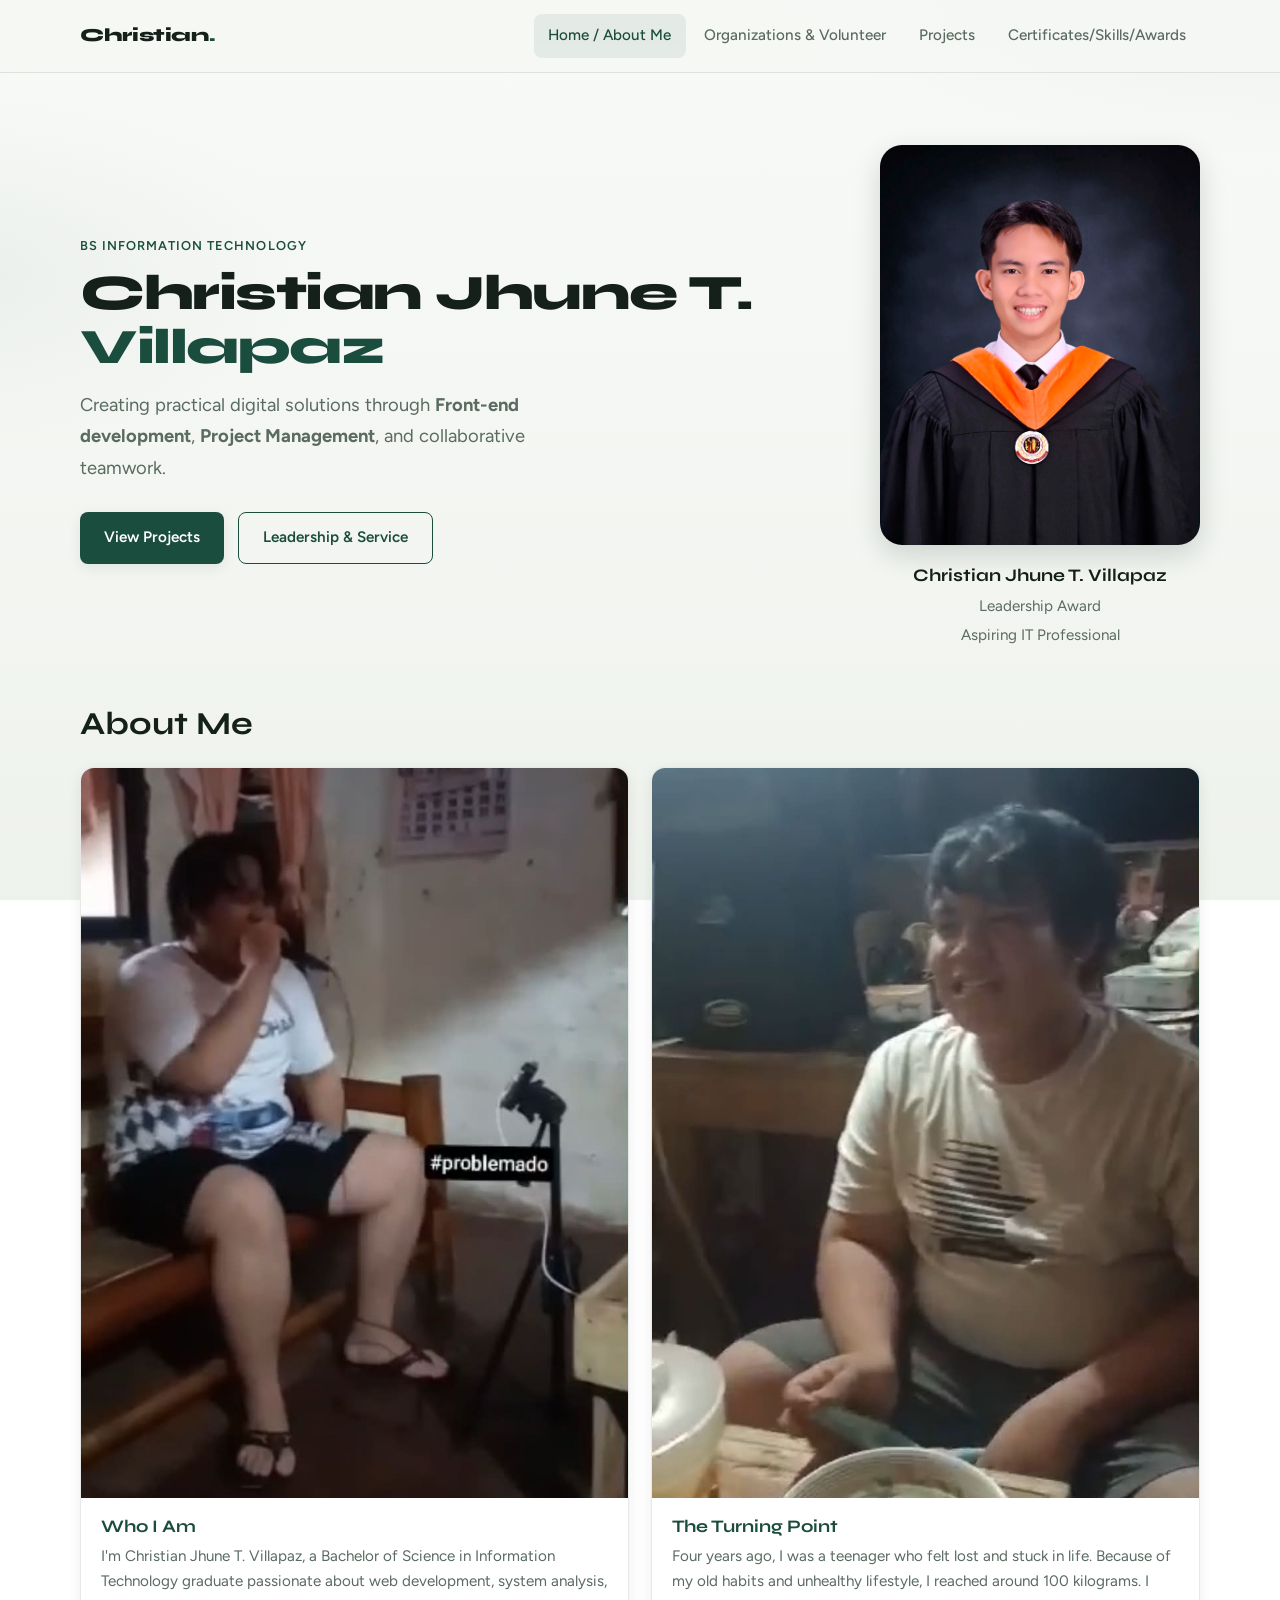
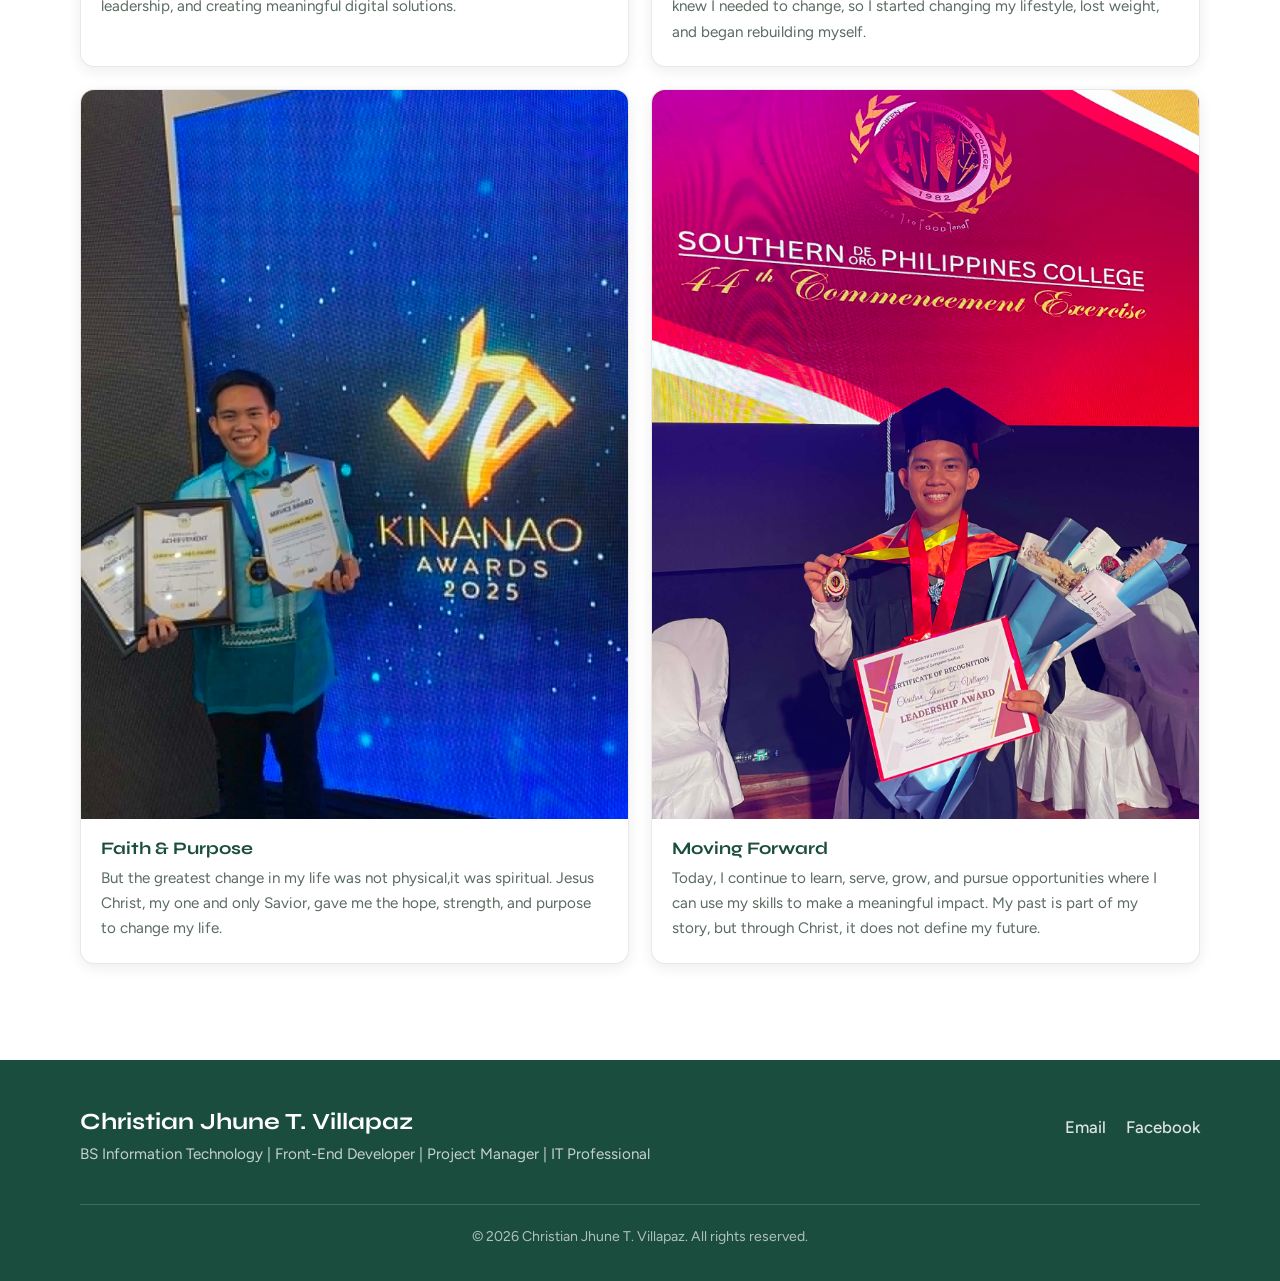
==== commit bf5dc64b: "Update hero tagline to highlight Front-end development and Project Management. Co-authored-by: Curso" ====
--- a/index.html
+++ b/index.html
@@ -36,7 +36,7 @@
             <p class="eyebrow">BS Information Technology</p>
             <h1 class="brand-name">Christian Jhune T. <span class="accent">Villapaz</span></h1>
             <p class="hero-tagline">
-              Building practical digital solutions through web development, system analysis, and collaborative leadership.
+              Creating practical digital solutions through <strong>Front-end development</strong>, <strong>Project Management</strong>, and collaborative teamwork.
             </p>
             <div class="hero-actions">
               <a class="btn btn-primary" href="projects.html">View Projects</a>
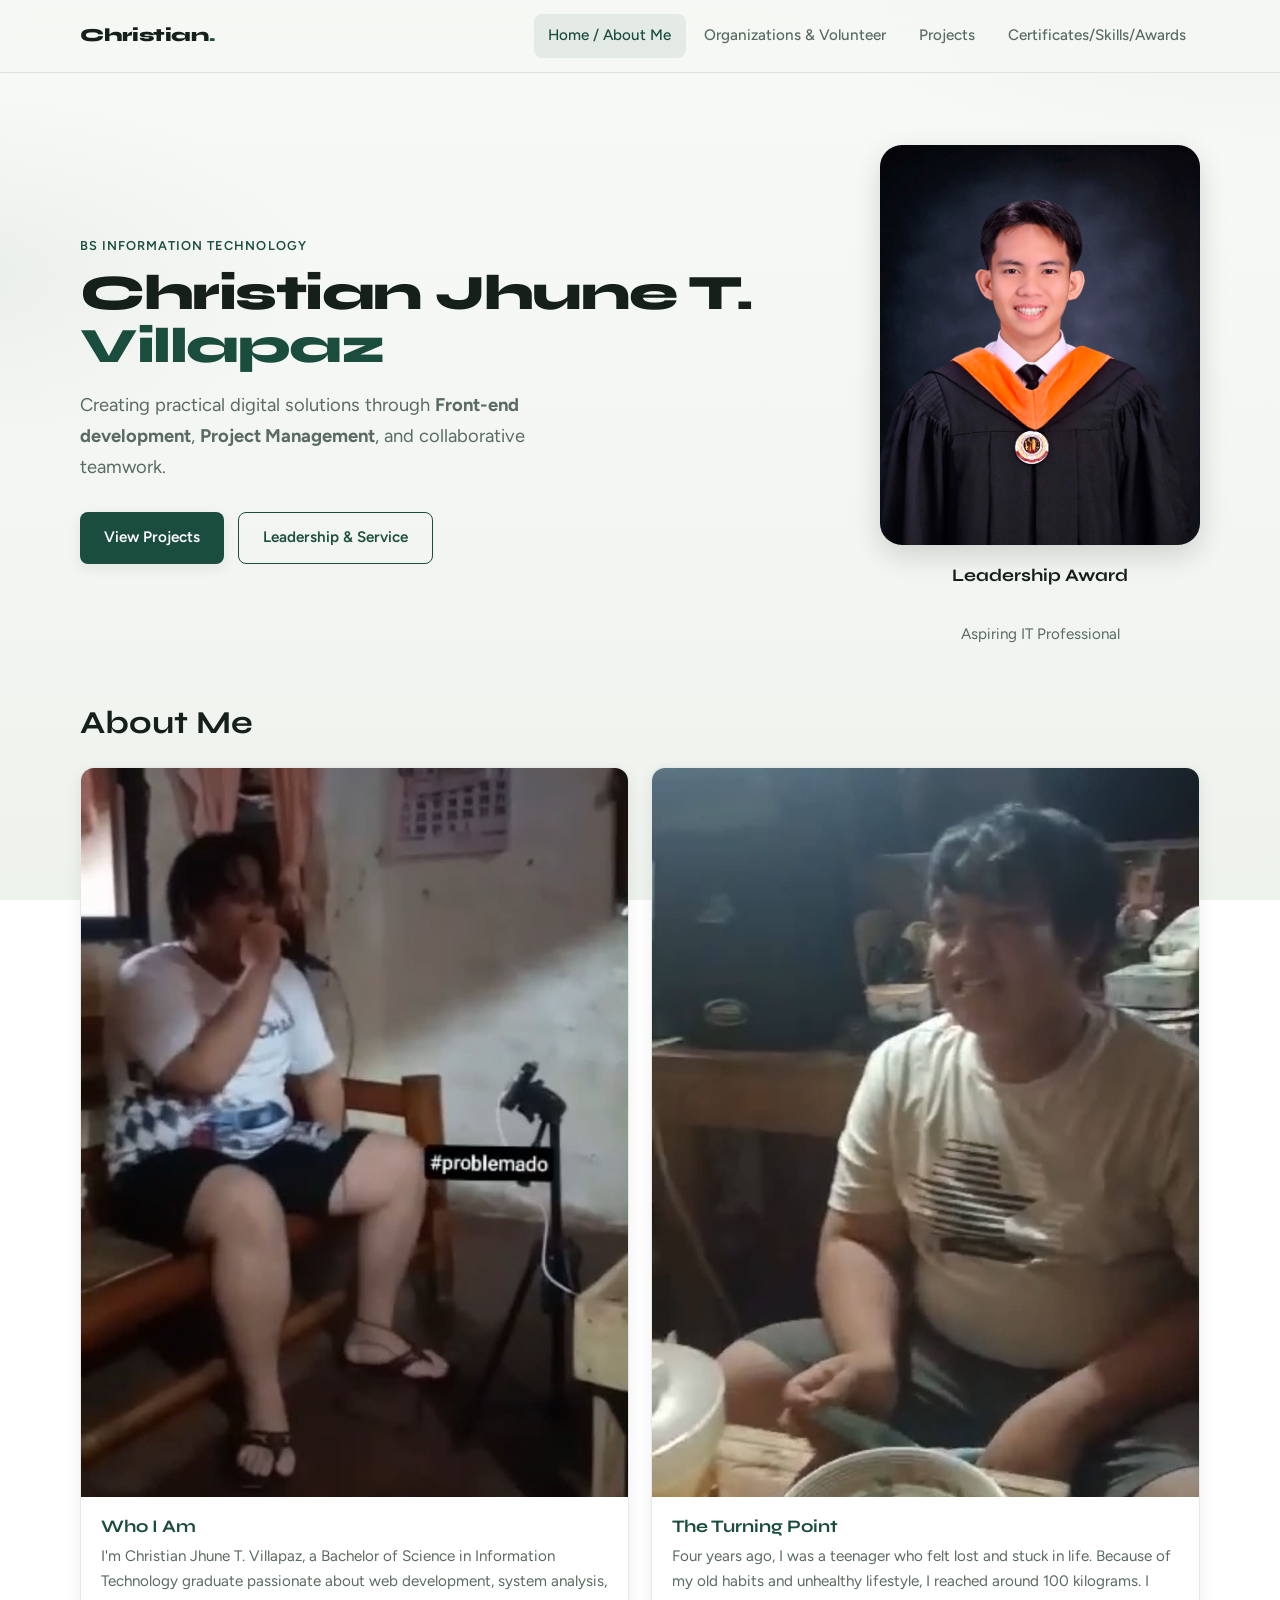
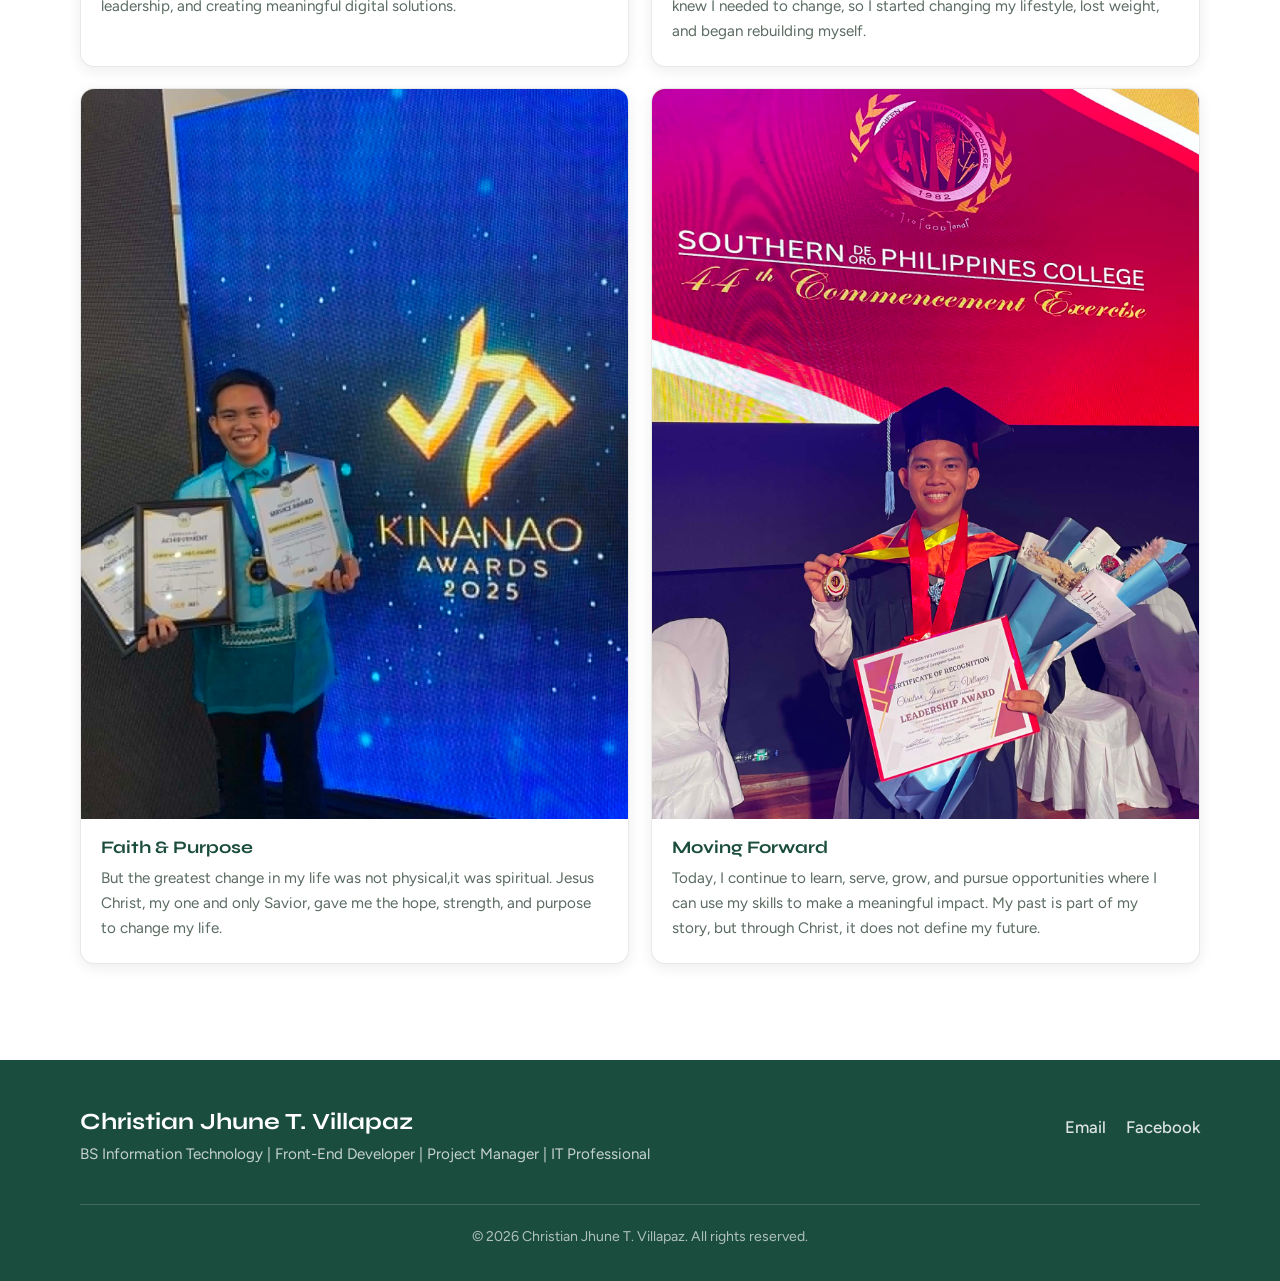
==== commit 4c17feb4: "Update profile caption to Leadership Award and Aspiring IT Professional. Co-authored-by: Cursor <cur" ====
--- a/index.html
+++ b/index.html
@@ -49,8 +49,7 @@
               <img src="images/profile.jpg" alt="Formal professional portrait of Christian Jhune T. Villapaz" width="800" height="1000">
             </div>
             <div class="profile-caption">
-              <strong>Christian Jhune T. Villapaz</strong>
-              <span>Leadership Award</span><br>
+              <strong>Leadership Award</strong><br>
               <span>Aspiring IT Professional</span>
             </div>
           </aside>
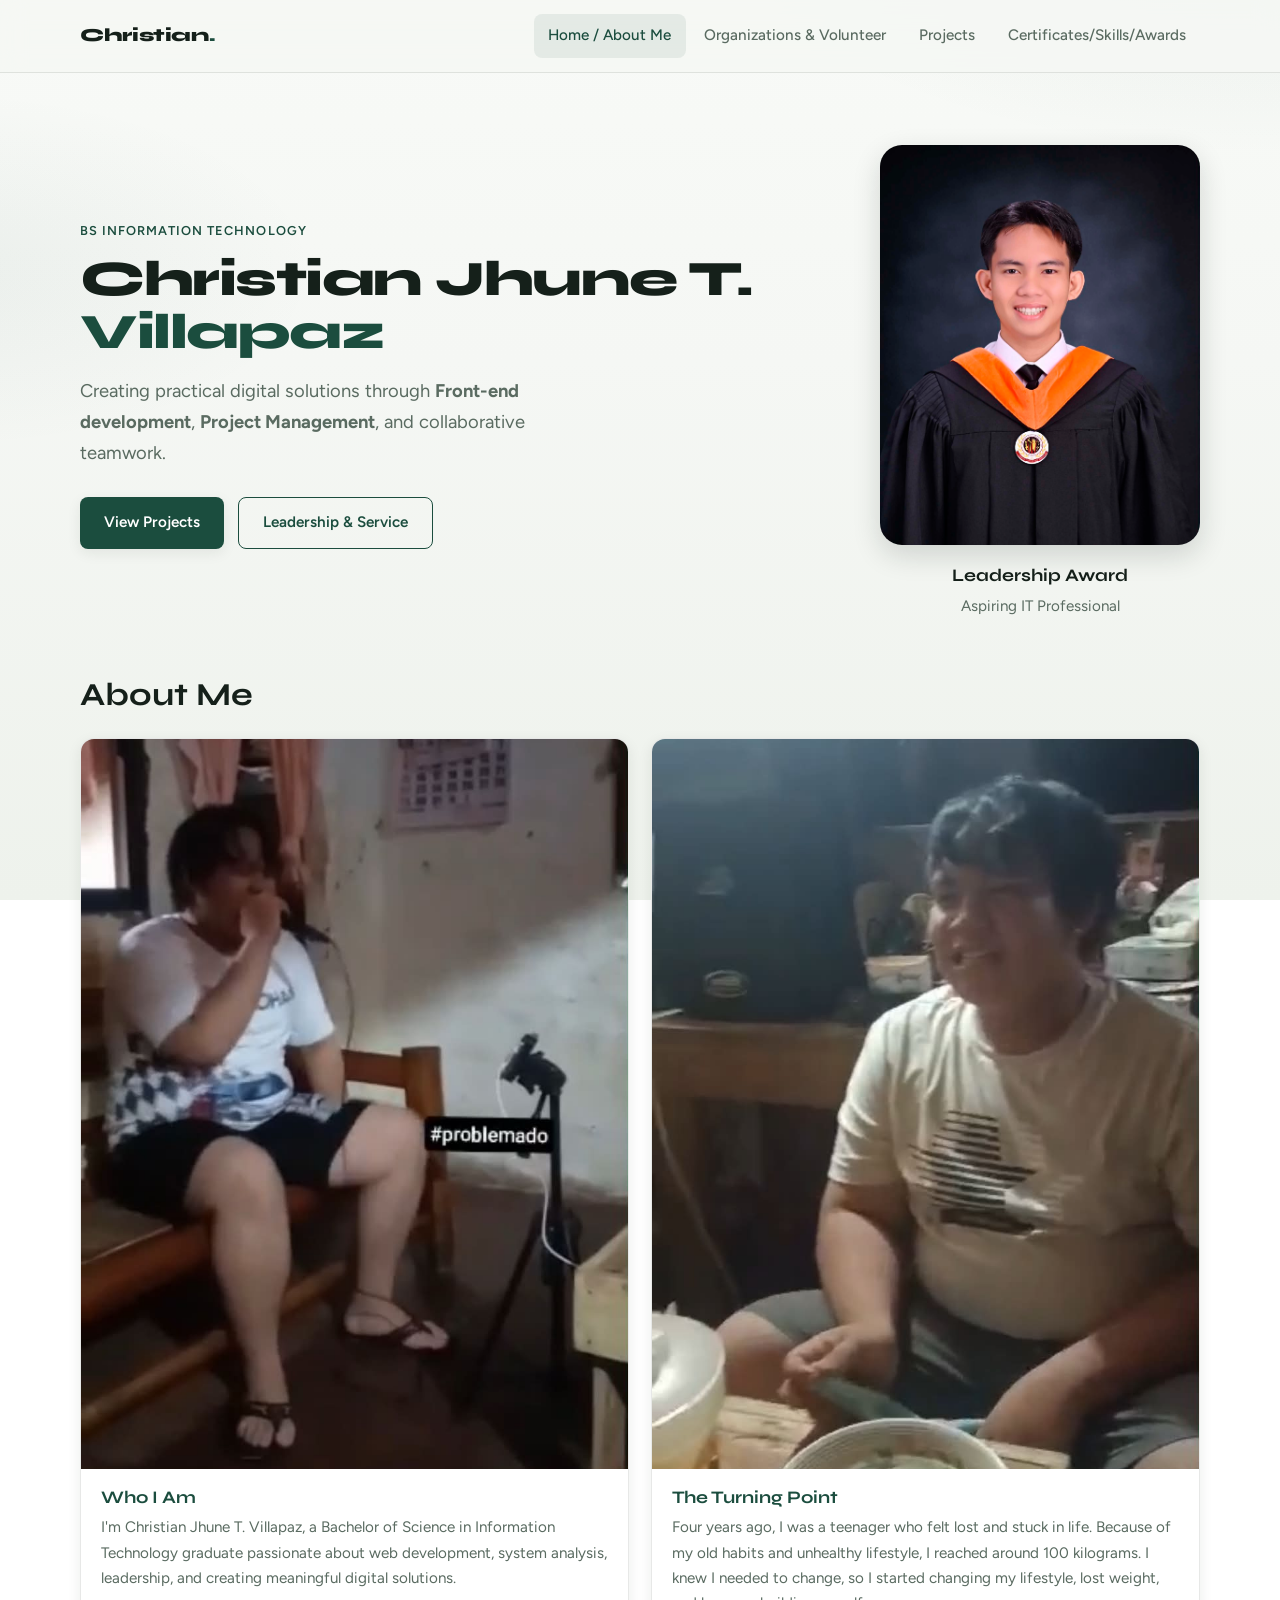
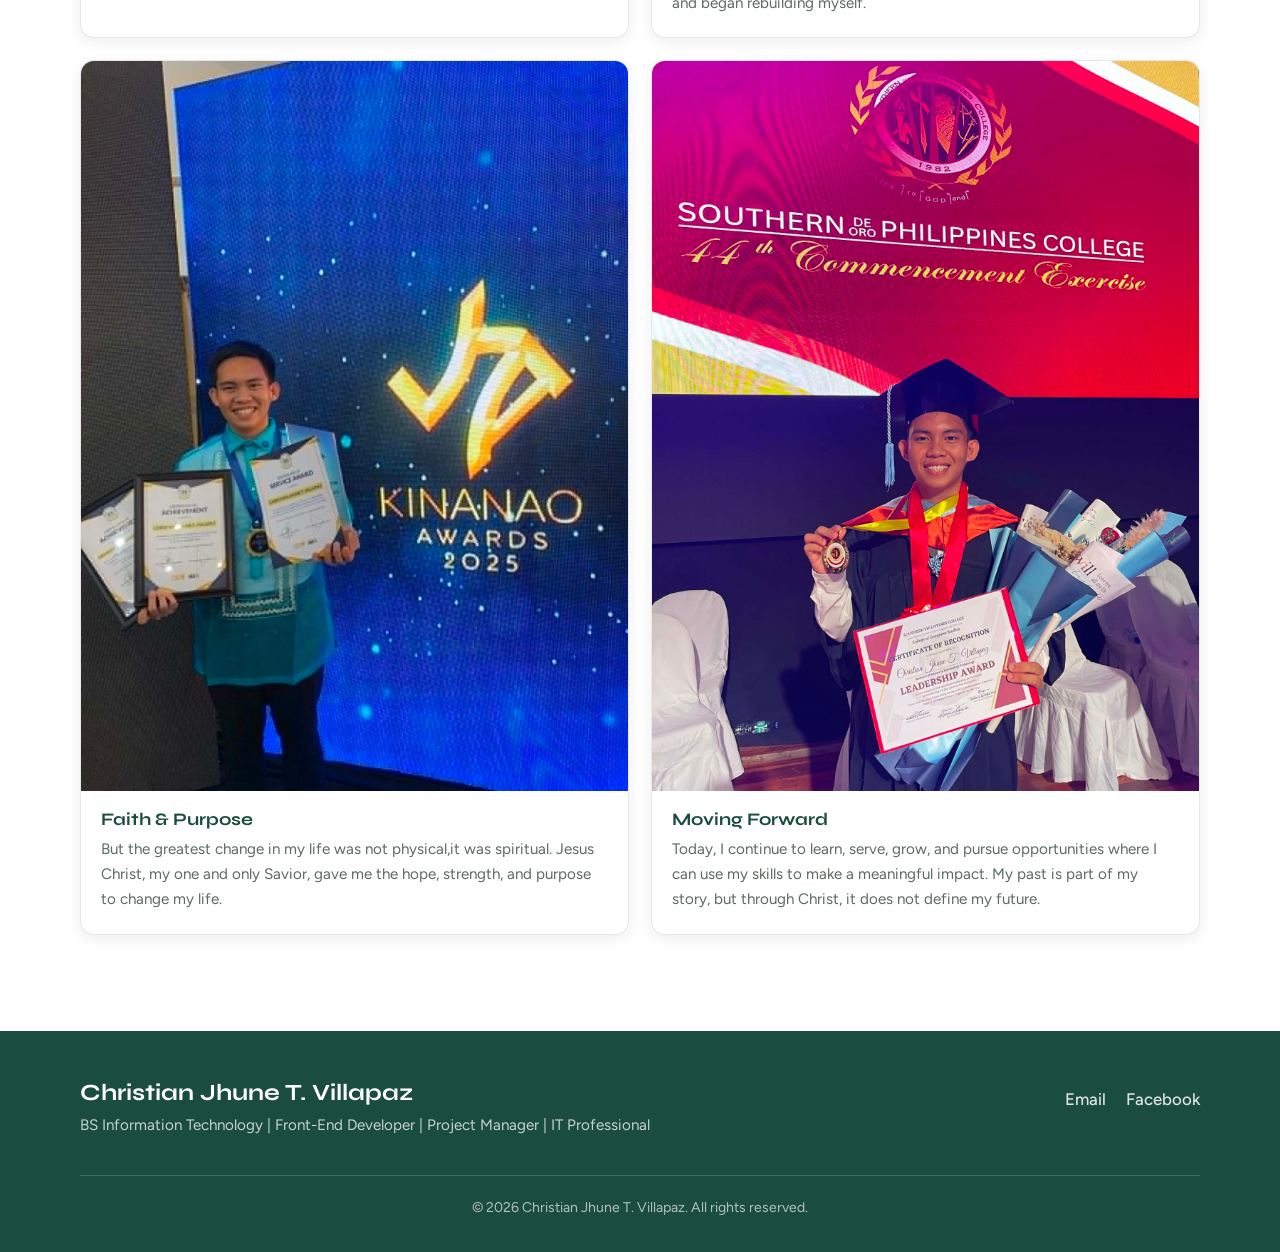
==== commit 2a1f62f1: "Remove line break from profile caption. Co-authored-by: Cursor <cursoragent@cursor.com>" ====
--- a/index.html
+++ b/index.html
@@ -49,7 +49,7 @@
               <img src="images/profile.jpg" alt="Formal professional portrait of Christian Jhune T. Villapaz" width="800" height="1000">
             </div>
             <div class="profile-caption">
-              <strong>Leadership Award</strong><br>
+              <strong>Leadership Award</strong>
               <span>Aspiring IT Professional</span>
             </div>
           </aside>
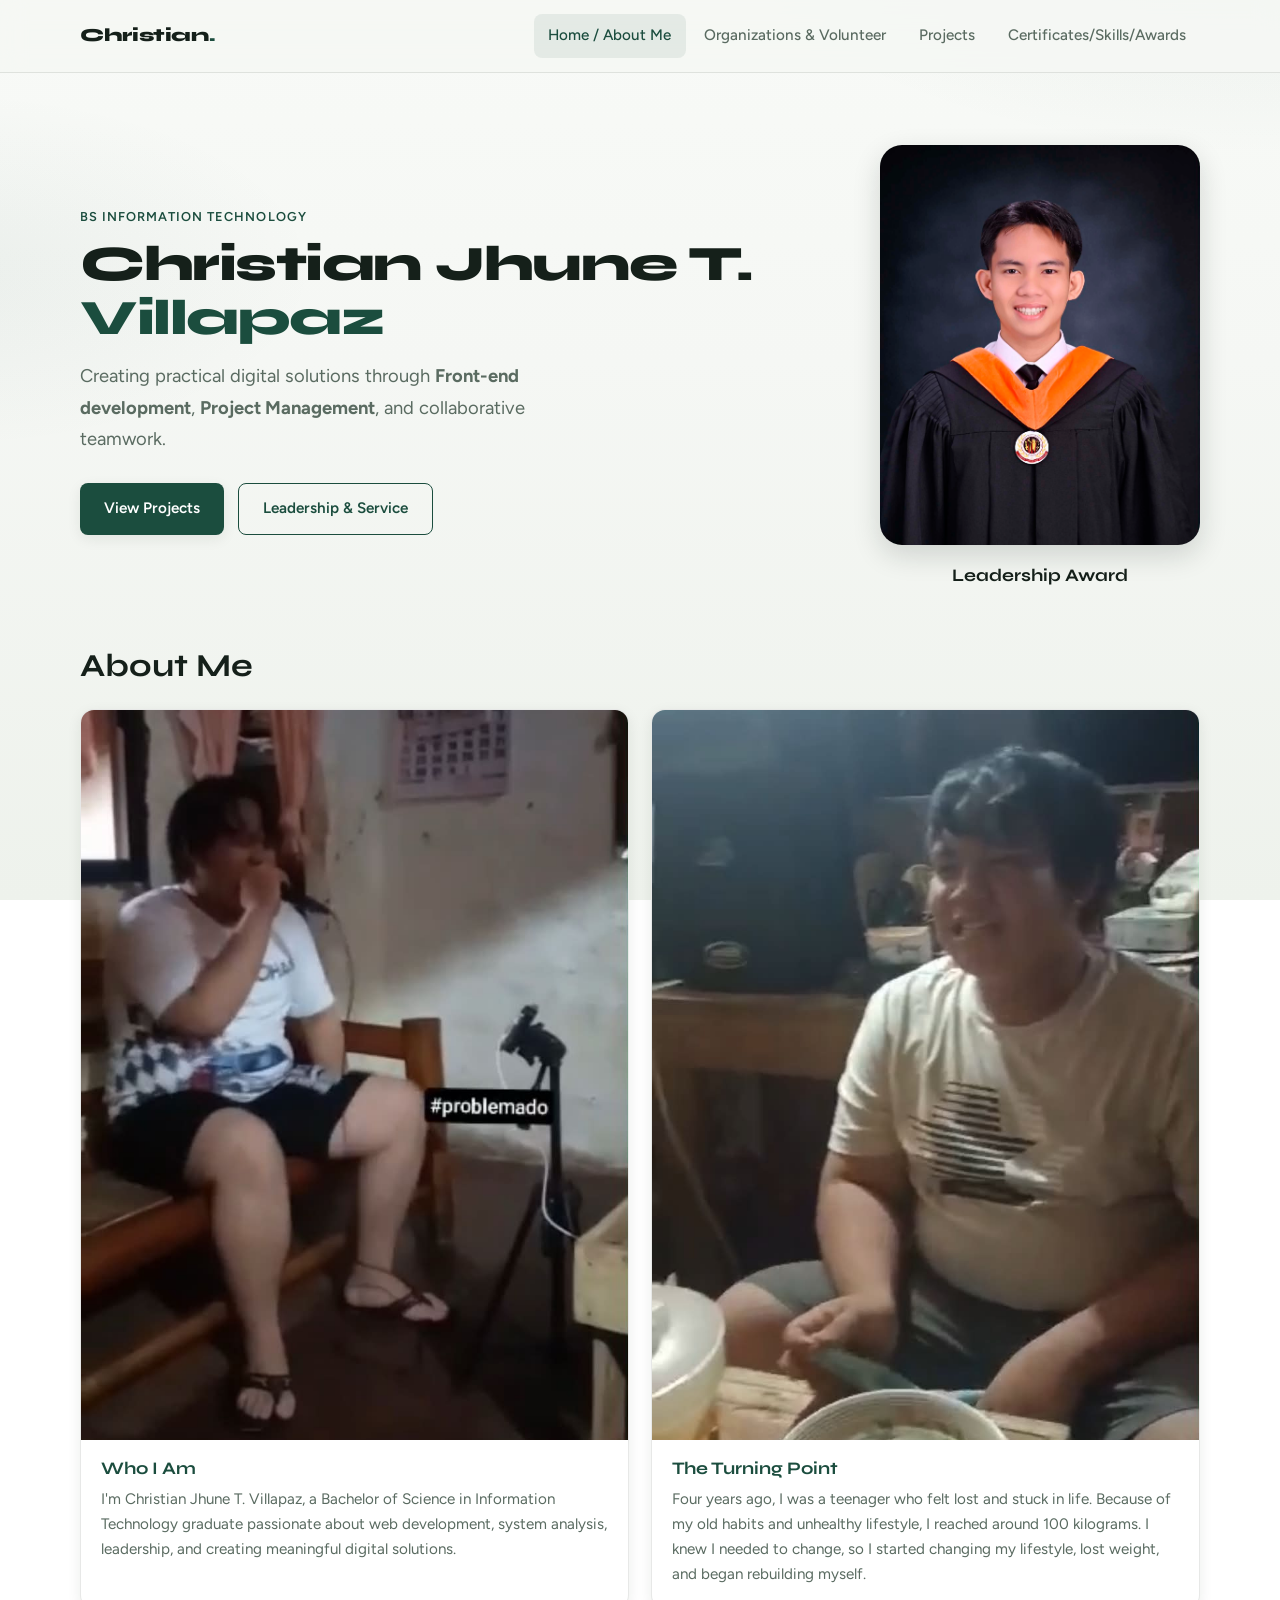
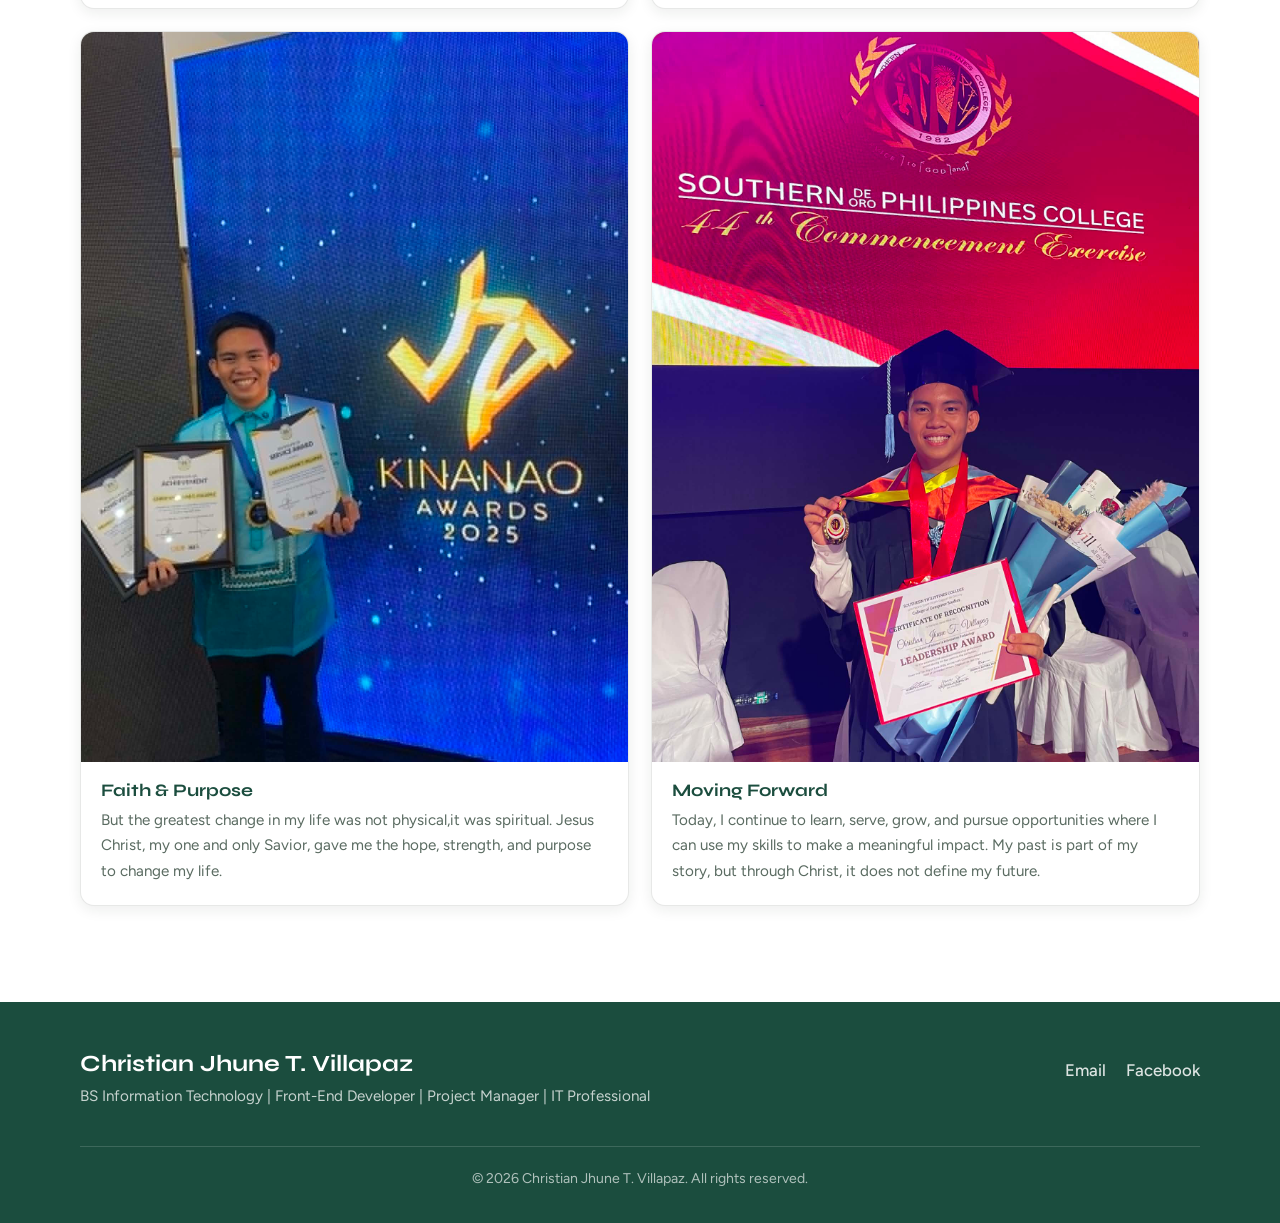
==== commit 62620656: "Remove Aspiring IT Professional from profile caption. Co-authored-by: Cursor <cursoragent@cursor.com" ====
--- a/index.html
+++ b/index.html
@@ -50,7 +50,6 @@
             </div>
             <div class="profile-caption">
               <strong>Leadership Award</strong>
-              <span>Aspiring IT Professional</span>
             </div>
           </aside>
         </div>
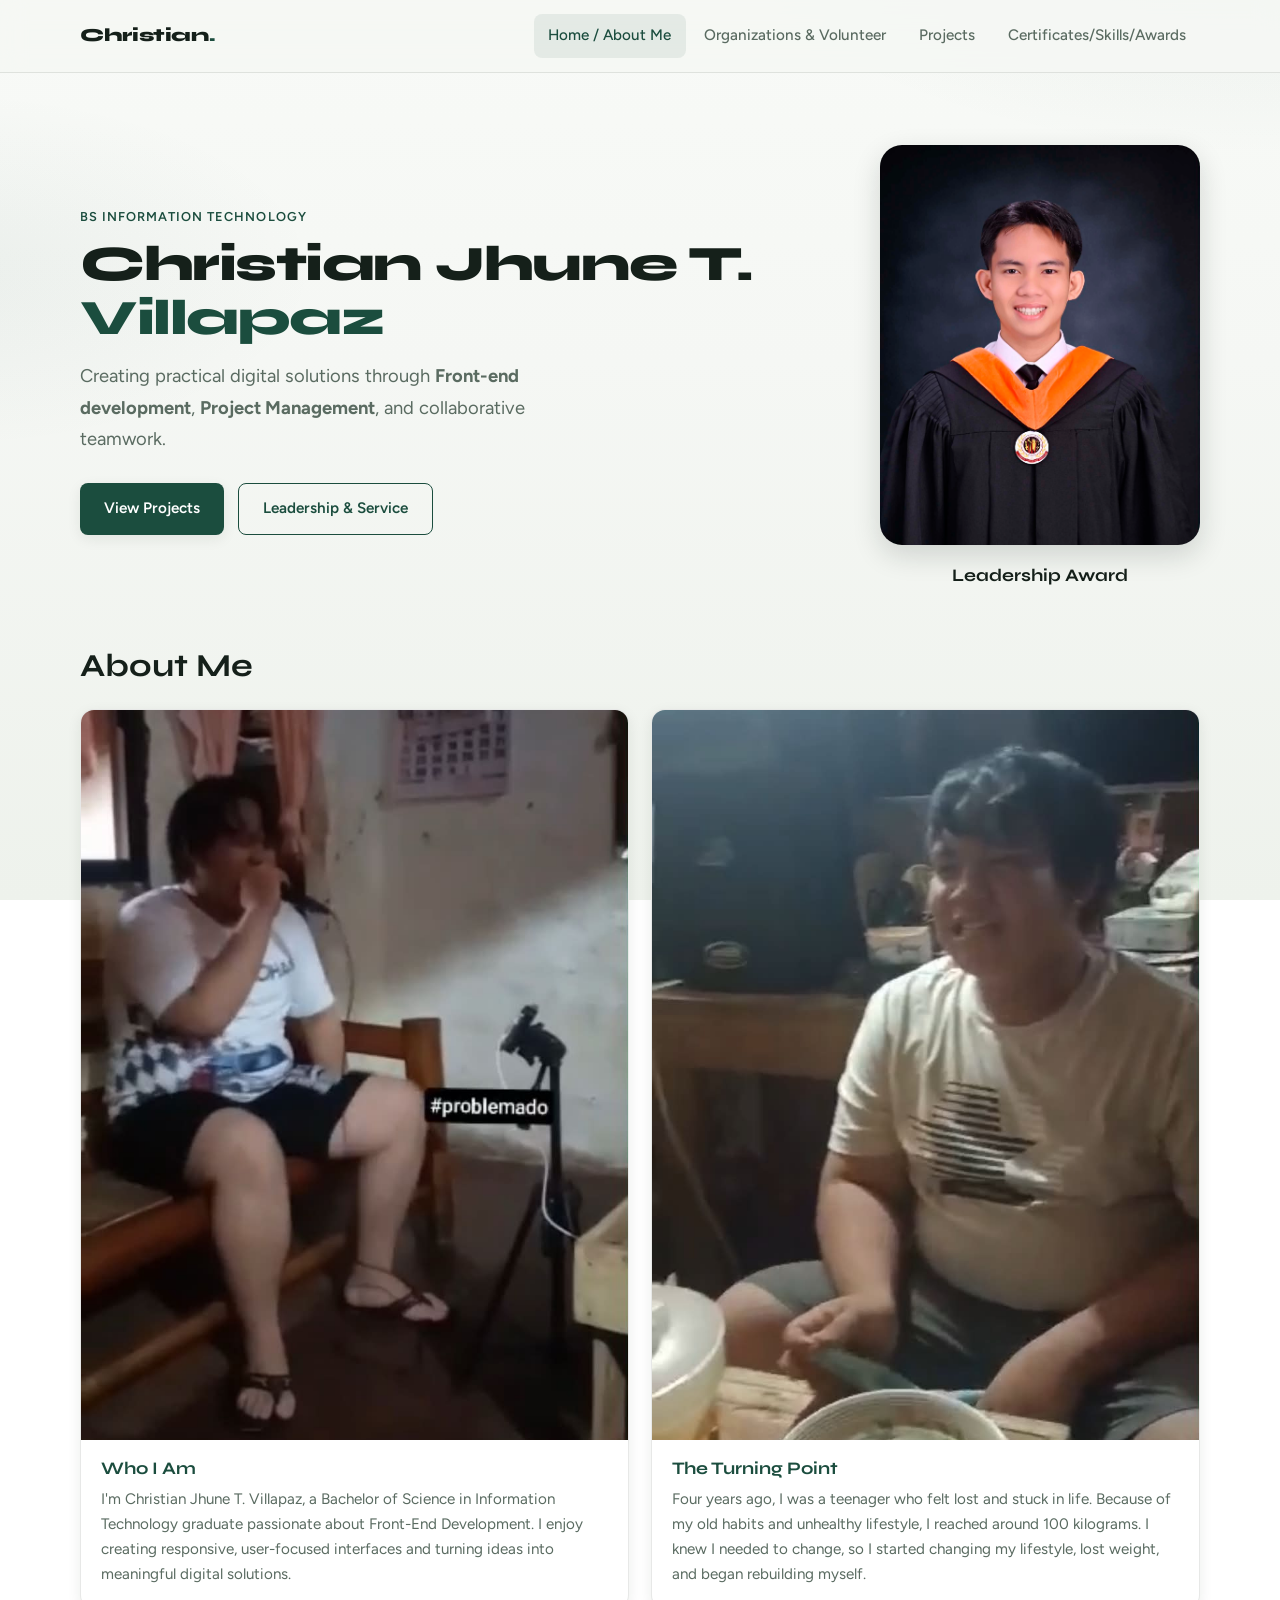
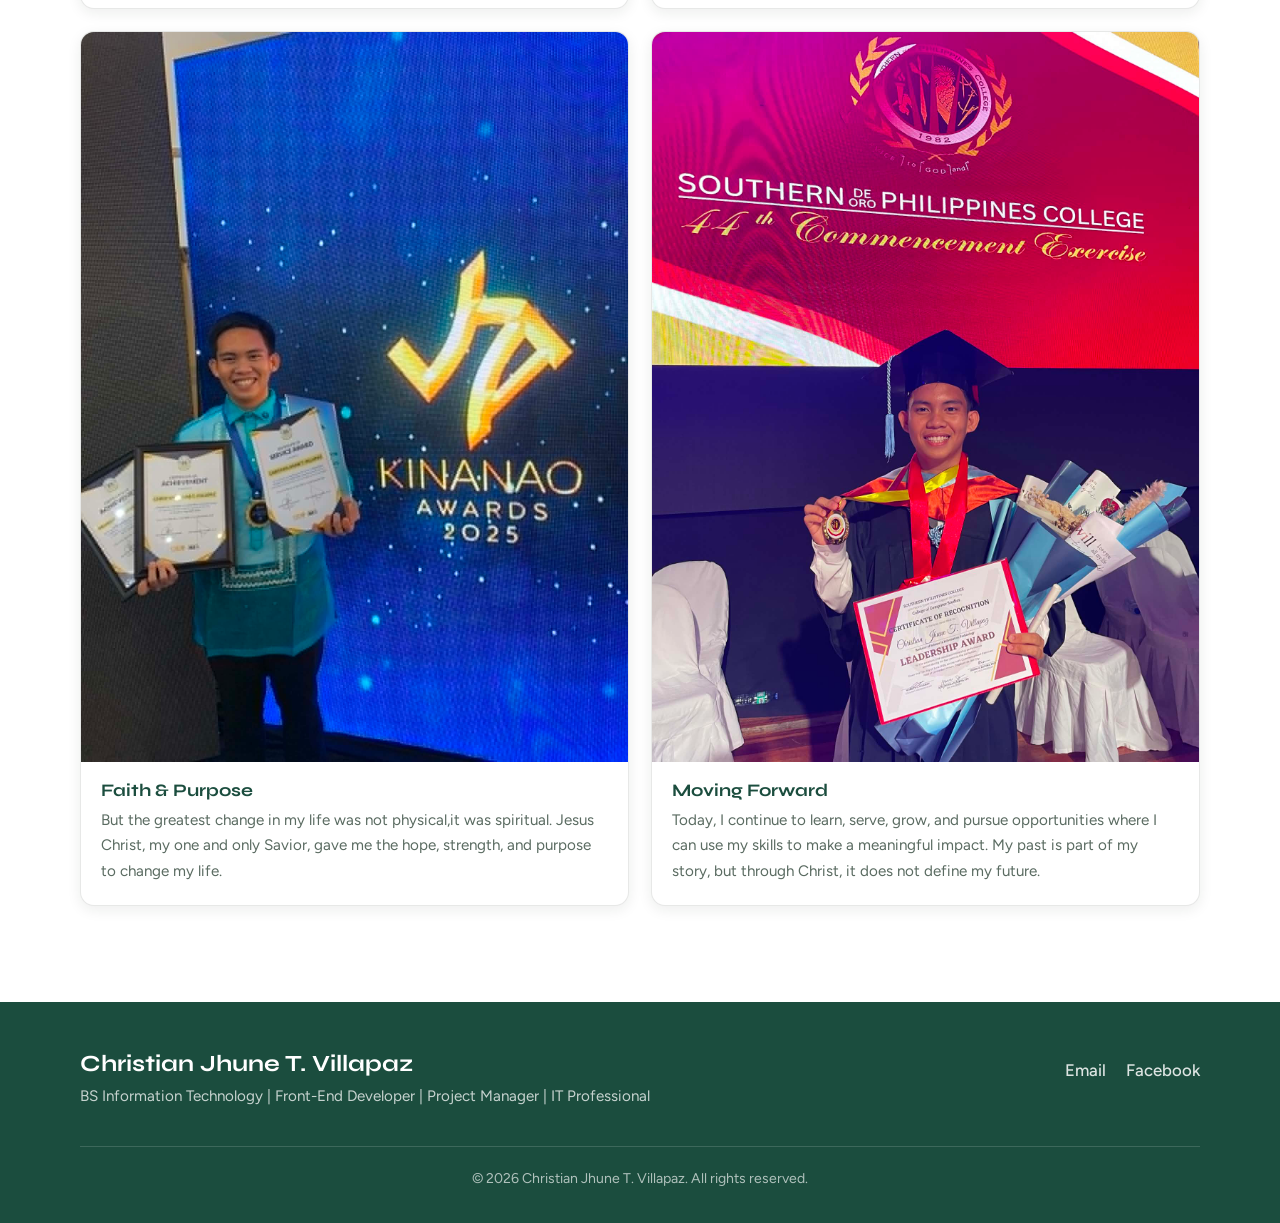
==== commit bdd6d656: "Update About Me text and organization photo captions. Co-authored-by: Cursor <cursoragent@cursor.com" ====
--- a/index.html
+++ b/index.html
@@ -64,7 +64,7 @@
               </div>
               <figcaption>
                 <h3>Who I Am</h3>
-                <p>I'm Christian Jhune T. Villapaz, a Bachelor of Science in Information Technology graduate passionate about web development, system analysis, leadership, and creating meaningful digital solutions.</p>
+                <p>I'm Christian Jhune T. Villapaz, a Bachelor of Science in Information Technology graduate passionate about Front-End Development. I enjoy creating responsive, user-focused interfaces and turning ideas into meaningful digital solutions.</p>
               </figcaption>
             </figure>
 
